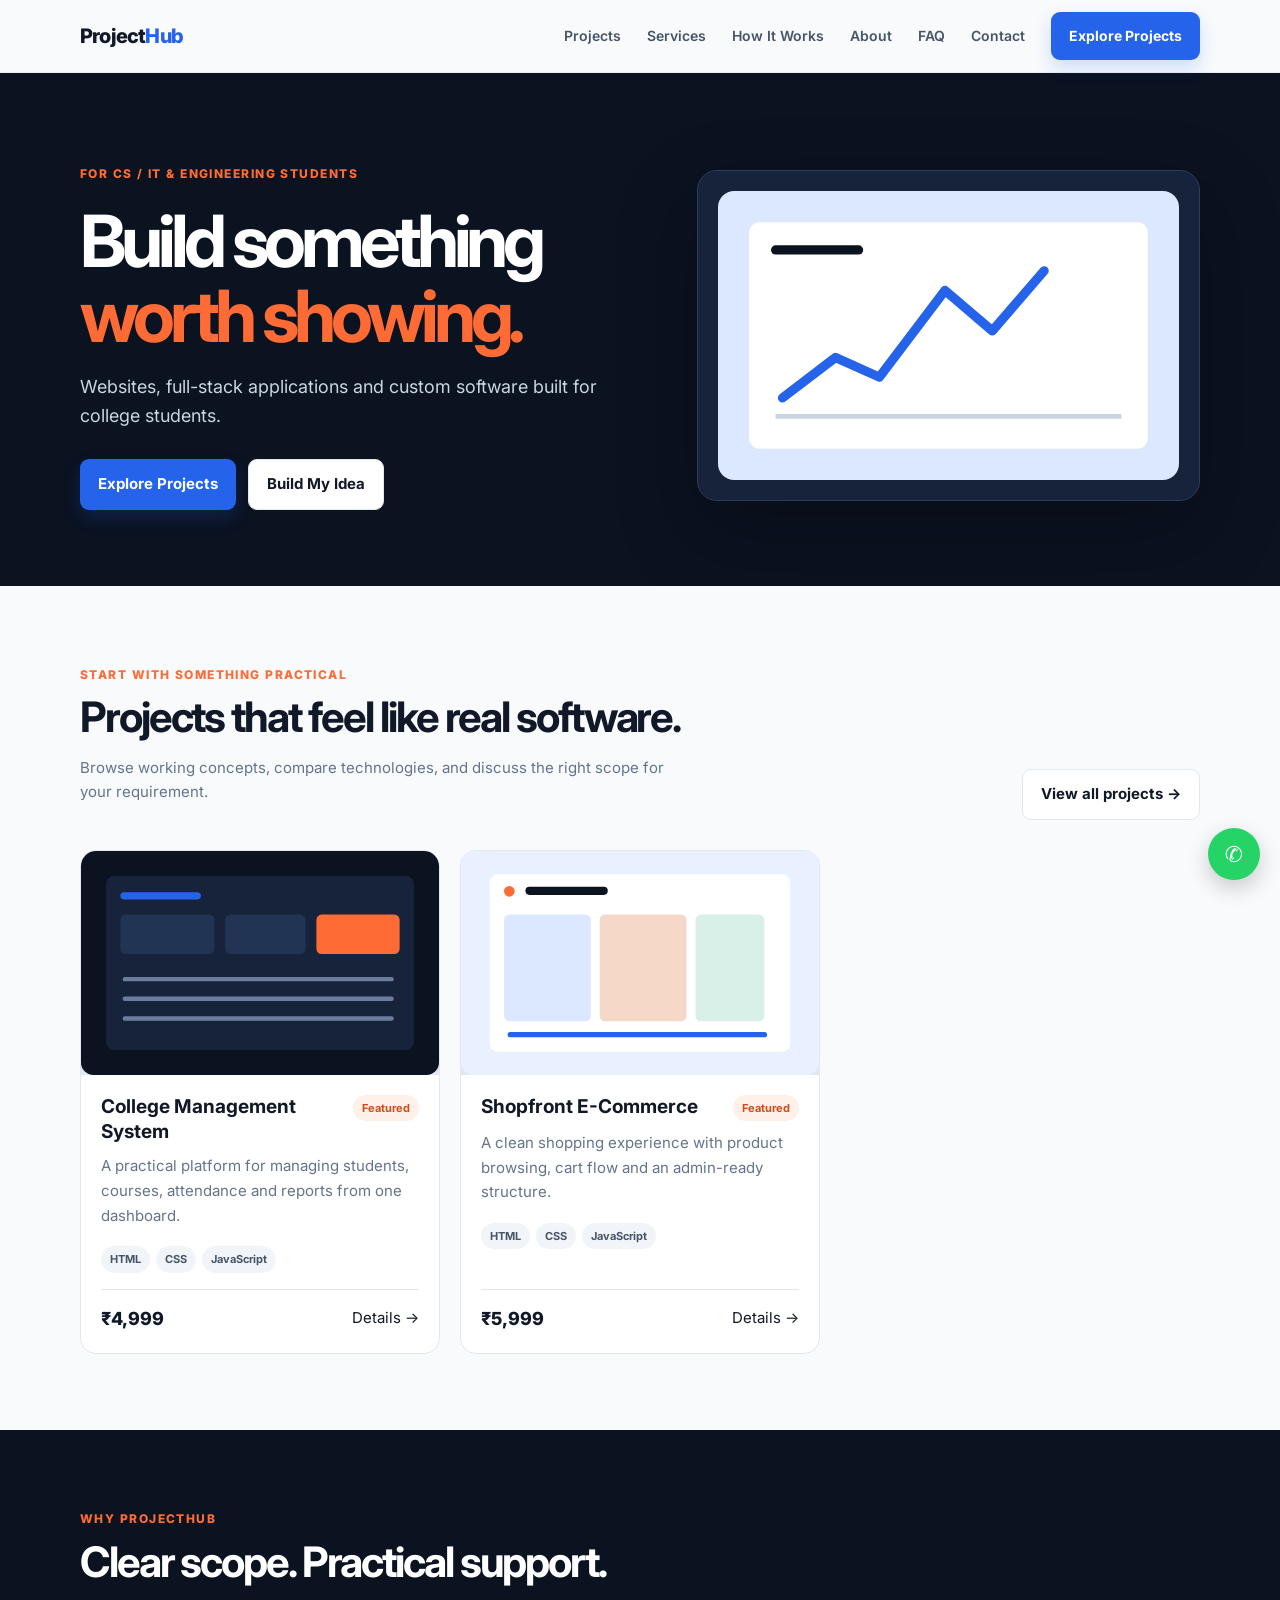
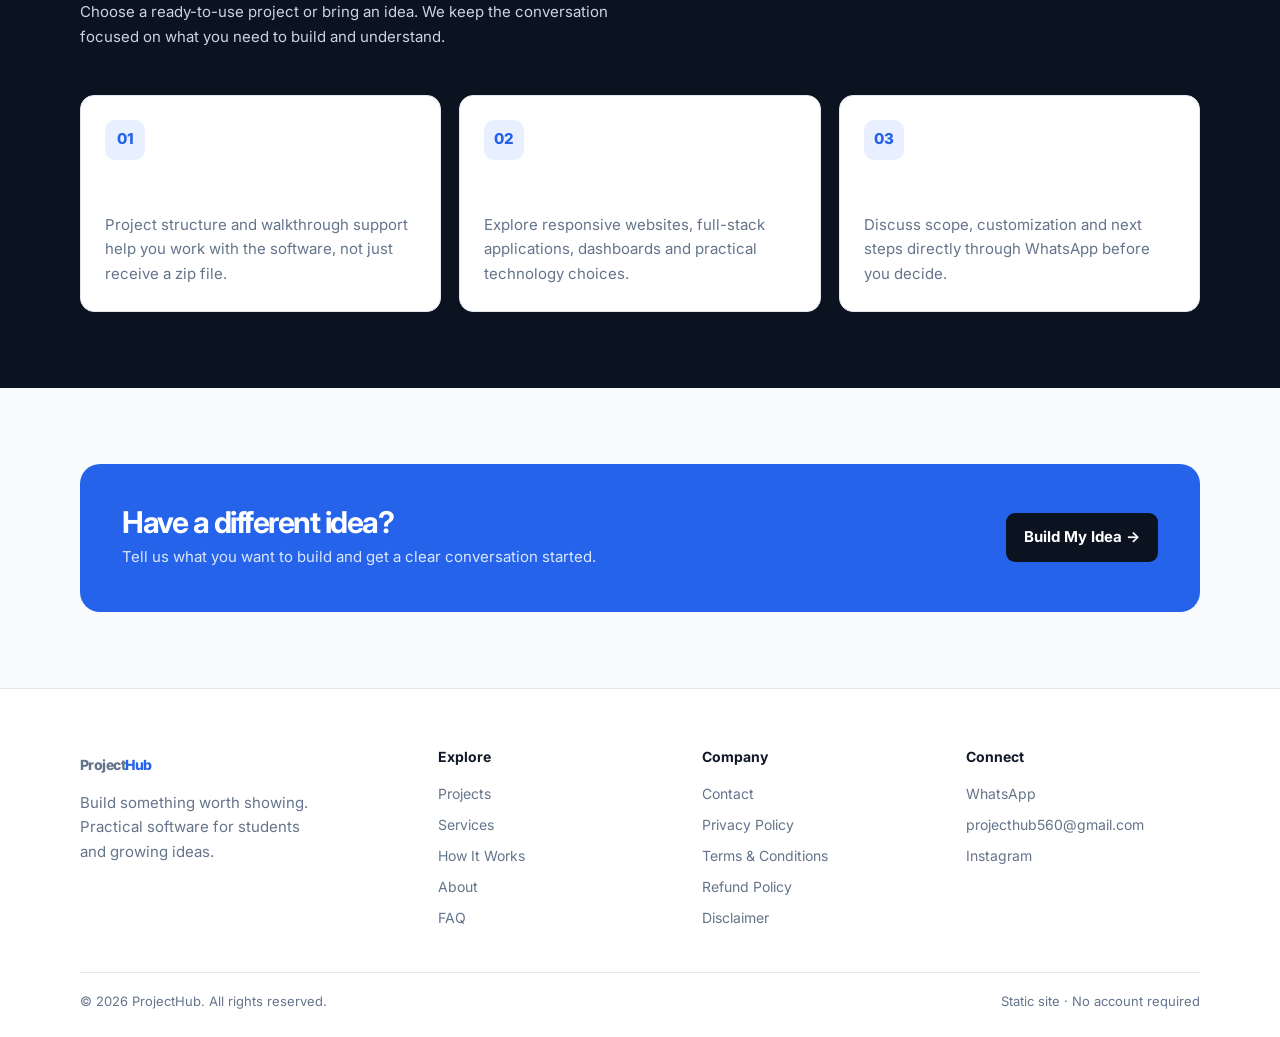
==== index.html @ 01d08627 "Initial ProjectHub website" ====
<!doctype html><html lang="en"><head><meta charset="utf-8"><meta name="viewport" content="width=device-width,initial-scale=1"><title>ProjectHub | Build something worth showing</title><meta name="description" content="Websites, full-stack applications and custom software projects for CS, IT and engineering students."><link rel="canonical" href="https://YOUR-DOMAIN.com/"><meta property="og:title" content="ProjectHub | Build something worth showing"><meta property="og:description" content="Practical websites, full-stack applications and custom software for students."><meta property="og:image" content="assets/social-preview.svg"><meta property="og:type" content="website"><meta name="twitter:card" content="summary_large_image"><link rel="manifest" href="site.webmanifest"><link rel="icon" href="favicon.svg"><link rel="stylesheet" href="css/style.css"><script type="application/ld+json">{"@context":"https://schema.org","@graph":[{"@type":"Organization","name":"ProjectHub","url":"https://YOUR-DOMAIN.com/","description":"Student-focused software studio providing websites, full-stack applications and custom software projects."},{"@type":"WebSite","name":"ProjectHub","url":"https://YOUR-DOMAIN.com/"},{"@type":"WebPage","name":"ProjectHub | Build something worth showing","url":"https://YOUR-DOMAIN.com/"}]}</script></head><body data-page="home"><div id="site-header"></div><main><section class="hero"><div class="container hero-grid"><div class="reveal"><span class="eyebrow">For CS / IT & Engineering Students</span><h1>Build something<br><em>worth showing.</em></h1><p>Websites, full-stack applications and custom software built for college students.</p><div class="button-row"><a class="button button-primary" href="projects.html">Explore Projects</a><a class="button button-outline" href="#" id="build-idea">Build My Idea</a></div></div><div class="hero-art reveal delay-1"><img src="assets/projects/dashboard.svg" alt="Software analytics dashboard interface"></div></div></section><section class="section"><div class="container"><div class="section-header"><div><span class="eyebrow">Start with something practical</span><h2>Projects that feel like real software.</h2><p class="section-intro">Browse working concepts, compare technologies, and discuss the right scope for your requirement.</p></div><a class="button button-outline" href="projects.html">View all projects →</a></div><div class="cards" id="featured-projects"></div></div></section><section class="section dark-band"><div class="container"><div class="section-header"><div><span class="eyebrow">Why ProjectHub</span><h2>Clear scope. Practical support.</h2><p class="section-intro">Choose a ready-to-use project or bring an idea. We keep the conversation focused on what you need to build and understand.</p></div></div><div class="feature-grid"><div class="feature"><div class="feature-icon">01</div><h3>Built to be understood</h3><p>Project structure and walkthrough support help you work with the software, not just receive a zip file.</p></div><div class="feature"><div class="feature-icon">02</div><h3>Modern foundations</h3><p>Explore responsive websites, full-stack applications, dashboards and practical technology choices.</p></div><div class="feature"><div class="feature-icon">03</div><h3>Talk to a real person</h3><p>Discuss scope, customization and next steps directly through WhatsApp before you decide.</p></div></div></div></section><section class="section"><div class="container"><div class="cta"><div><h2>Have a different idea?</h2><p>Tell us what you want to build and get a clear conversation started.</p></div><a class="button button-dark" href="#" id="build-idea-bottom">Build My Idea →</a></div></div></section></main><div id="site-footer"></div><script src="js/config.js"></script><script src="js/projects.js"></script><script src="js/main.js"></script><script>const render=()=>{document.querySelector("#featured-projects").innerHTML=PROJECTS.filter(p=>p.featured).slice(0,3).map(p=>`<article class="project-card"><img class="project-image" src="${p.image}" alt="${p.name} interface preview" loading="lazy"><div class="card-content"><div class="card-top"><h3>${p.name}</h3><span class="badge">Featured</span></div><p>${p.description}</p><div class="tags">${p.technologies.slice(0,3).map(t=>`<span class="tag">${t}</span>`).join("")}</div><div class="card-footer"><strong class="price">${ProjectHub.formatPrice(p.price)}</strong><a href="project.html?id=${p.id}">Details →</a></div></div></article>`).join("")};render();const idea=`Hi ProjectHub 👋\n\nI have an idea for a website/full-stack software project.\n\nI'd like to discuss the requirements and get a quote.\n\nMy idea:`;["build-idea","build-idea-bottom"].forEach(id=>{document.getElementById(id).href=ProjectHub.waUrl(idea);document.getElementById(id).target="_blank";document.getElementById(id).rel="noreferrer"});</script></body></html>
---- css/style.css ----
@import url("https://fonts.googleapis.com/css2?family=Inter:wght@400;500;600;700;800&display=swap");
:root{--blue:#2563eb;--navy:#0b1220;--coral:#ff6b35;--bg:#f8fafc;--text:#111827;--muted:#64748b;--line:#e2e8f0;--white:#fff;--shadow:0 18px 45px rgba(11,18,32,.10)}
*{box-sizing:border-box}html{scroll-behavior:smooth}body{margin:0;background:var(--bg);color:var(--text);font:15px/1.65 Inter,system-ui,sans-serif}a{color:inherit;text-decoration:none}img{max-width:100%;display:block}button{font:inherit}.container{width:min(1120px,calc(100% - 40px));margin:auto}.site-header{position:sticky;top:0;z-index:20;background:rgba(248,250,252,.94);backdrop-filter:blur(12px);border-bottom:1px solid rgba(226,232,240,.7)}.nav{height:72px;display:flex;align-items:center;justify-content:space-between}.logo{font-size:20px;font-weight:800;letter-spacing:-.04em}.logo span{color:var(--blue)}.nav-links{display:flex;gap:26px;align-items:center;color:#475569;font-size:14px;font-weight:600}.nav-links a:hover,.nav-links a.active{color:var(--blue)}.menu-button{display:none;border:0;background:none;font-size:24px}.button{display:inline-flex;align-items:center;justify-content:center;gap:8px;border:0;border-radius:9px;padding:12px 18px;font-weight:700;cursor:pointer;transition:.2s ease}.button:hover{transform:translateY(-2px)}.button-primary{background:var(--blue);color:white;box-shadow:0 8px 18px rgba(37,99,235,.2)}.button-dark{background:var(--navy);color:#fff}.button-outline{background:#fff;border:1px solid var(--line);color:var(--text)}.button-coral{background:var(--coral);color:#fff}.hero{padding:88px 0 76px;background:var(--navy);color:#fff;overflow:hidden}.hero-grid{display:grid;grid-template-columns:1.05fr .95fr;gap:60px;align-items:center}.eyebrow{color:var(--coral);text-transform:uppercase;letter-spacing:.12em;font-size:12px;font-weight:800}.hero h1{font-size:clamp(42px,6vw,72px);line-height:1.04;letter-spacing:-.07em;margin:18px 0}.hero h1 em{color:var(--coral);font-style:normal}.hero p{color:#cbd5e1;font-size:18px;max-width:520px}.button-row{display:flex;gap:12px;flex-wrap:wrap;margin-top:28px}.hero-art{background:#17233b;border:1px solid #2c3c5b;border-radius:20px;padding:20px;box-shadow:0 30px 80px rgba(0,0,0,.25);transform:rotate(2deg)}.hero-art img{width:100%;border-radius:12px}.section{padding:76px 0}.section-header{display:flex;justify-content:space-between;gap:24px;align-items:end;margin-bottom:30px}.section h2{font-size:clamp(28px,4vw,42px);line-height:1.1;letter-spacing:-.05em;margin:8px 0}.section-intro{color:var(--muted);max-width:590px}.cards{display:grid;grid-template-columns:repeat(3,1fr);gap:20px}.project-card{background:#fff;border:1px solid var(--line);border-radius:16px;overflow:hidden;display:flex;flex-direction:column;transition:.2s}.project-card:hover{transform:translateY(-5px);box-shadow:var(--shadow)}.project-image{aspect-ratio:16/10;object-fit:cover;background:#e2e8f0}.card-content{padding:20px;display:flex;flex-direction:column;flex:1}.card-top{display:flex;justify-content:space-between;gap:10px;align-items:start}.card-content h3{margin:0;font-size:19px;line-height:1.3}.badge,.tag{font-size:11px;font-weight:700;border-radius:99px;padding:4px 9px;background:#e8efff;color:var(--blue);white-space:nowrap}.badge{background:#fff0e9;color:#d34b18}.card-content p{color:var(--muted);margin:10px 0}.tags{display:flex;flex-wrap:wrap;gap:6px;margin:8px 0 16px}.tag{background:#f1f5f9;color:#475569}.card-footer{display:flex;justify-content:space-between;align-items:center;margin-top:auto;padding-top:14px;border-top:1px solid var(--line)}.price{font-size:18px;font-weight:800}.price.custom{font-size:14px;color:var(--blue)}.feature-grid{display:grid;grid-template-columns:repeat(3,1fr);gap:18px}.feature{background:#fff;border:1px solid var(--line);padding:24px;border-radius:14px}.feature-icon{width:40px;height:40px;border-radius:10px;background:#e8efff;color:var(--blue);display:grid;place-items:center;font-weight:800;margin-bottom:18px}.feature h3{margin:0 0 6px}.feature p{margin:0;color:var(--muted)}.dark-band{background:var(--navy);color:#fff}.dark-band .section-intro{color:#cbd5e1}.page-hero{padding:64px 0 52px;background:var(--navy);color:#fff}.page-hero h1{font-size:clamp(36px,5vw,58px);line-height:1.1;letter-spacing:-.06em;margin:10px 0}.page-hero p{color:#cbd5e1;max-width:650px;font-size:17px}.filters{display:flex;gap:8px;flex-wrap:wrap;margin-bottom:26px}.filter{border:1px solid var(--line);background:#fff;color:#475569;padding:9px 14px;border-radius:99px;cursor:pointer;font-weight:600}.filter.active,.filter:hover{background:var(--blue);color:#fff;border-color:var(--blue)}.detail-grid{display:grid;grid-template-columns:1fr 1fr;gap:48px;align-items:start}.detail-image{border-radius:18px;box-shadow:var(--shadow)}.detail h1{font-size:clamp(34px,5vw,56px);line-height:1.05;letter-spacing:-.06em;margin:12px 0}.detail h2{font-size:24px;margin-top:36px}.check-list{padding:0;list-style:none}.check-list li{margin:10px 0;padding-left:26px;position:relative}.check-list li:before{content:"✓";position:absolute;left:0;color:var(--blue);font-weight:800}.notice{padding:20px;background:#fff8f4;border-left:4px solid var(--coral);border-radius:8px}.faq-list{max-width:800px}.faq-item{background:#fff;border:1px solid var(--line);border-radius:10px;margin:10px 0;padding:0 18px}.faq-item summary{cursor:pointer;padding:18px 0;font-weight:700}.faq-item p{color:var(--muted);margin:0 0 18px}.prose{max-width:800px}.prose h2{margin-top:34px}.prose p,.prose li{color:#475569}.steps{display:grid;grid-template-columns:repeat(4,1fr);gap:18px;counter-reset:steps}.step{position:relative;padding:25px;background:#fff;border:1px solid var(--line);border-radius:14px}.step:before{counter-increment:steps;content:"0" counter(steps);color:var(--blue);font-weight:800;font-size:13px}.step h3{margin:12px 0 6px}.step p{color:var(--muted);margin:0}.cta{padding:42px;background:var(--blue);border-radius:20px;color:#fff;display:flex;align-items:center;justify-content:space-between;gap:24px}.cta h2{margin:0;font-size:30px}.cta p{color:#dbe7ff;margin:6px 0 0}.site-footer{background:#fff;border-top:1px solid var(--line);padding:56px 0 24px}.footer-grid{display:grid;grid-template-columns:1.4fr 1fr 1fr 1fr;gap:30px}.footer-grid h3{font-size:14px;margin:0 0 14px}.footer-grid a{display:block;color:var(--muted);margin:8px 0;font-size:14px}.footer-grid a:hover{color:var(--blue)}.footer-note{color:var(--muted);max-width:240px}.copyright{border-top:1px solid var(--line);margin-top:35px;padding-top:18px;color:var(--muted);font-size:13px;display:flex;justify-content:space-between}.floating-wa{position:fixed;right:20px;bottom:20px;width:52px;height:52px;border-radius:50%;background:#25d366;color:#fff;display:grid;place-items:center;font-size:22px;font-weight:800;box-shadow:0 8px 22px rgba(0,0,0,.2);z-index:15}.empty{text-align:center;padding:40px;color:var(--muted)}.reveal{animation:reveal .7s both}.delay-1{animation-delay:.15s}.delay-2{animation-delay:.3s}@keyframes reveal{from{opacity:0;transform:translateY(16px)}to{opacity:1;transform:none}}@media(max-width:800px){.container{width:min(100% - 28px,600px)}.nav-links{display:none;position:absolute;top:71px;left:0;right:0;background:#fff;padding:15px 20px 20px;flex-direction:column;align-items:stretch;border-bottom:1px solid var(--line)}.nav-links.open{display:flex}.nav-links .button{margin-top:5px}.menu-button{display:block}.hero{padding:60px 0}.hero-grid,.detail-grid{grid-template-columns:1fr;gap:34px}.hero-art{max-width:520px;margin:auto}.cards{grid-template-columns:1fr}.feature-grid,.steps{grid-template-columns:1fr 1fr}.section{padding:58px 0}.section-header{display:block}.section-header .button{margin-top:16px}.footer-grid{grid-template-columns:1fr 1fr}.cta{display:block}.cta .button{margin-top:18px}.copyright{display:block}.copyright span{display:block;margin-top:6px}}@media(max-width:480px){.feature-grid,.steps,.footer-grid{grid-template-columns:1fr}.hero h1{font-size:46px}.button{width:100%}.button-row .button{width:auto}.detail h1{font-size:40px}}
@media(prefers-reduced-motion:reduce){*,*:before,*:after{animation-duration:.01ms!important;transition-duration:.01ms!important;scroll-behavior:auto!important}}
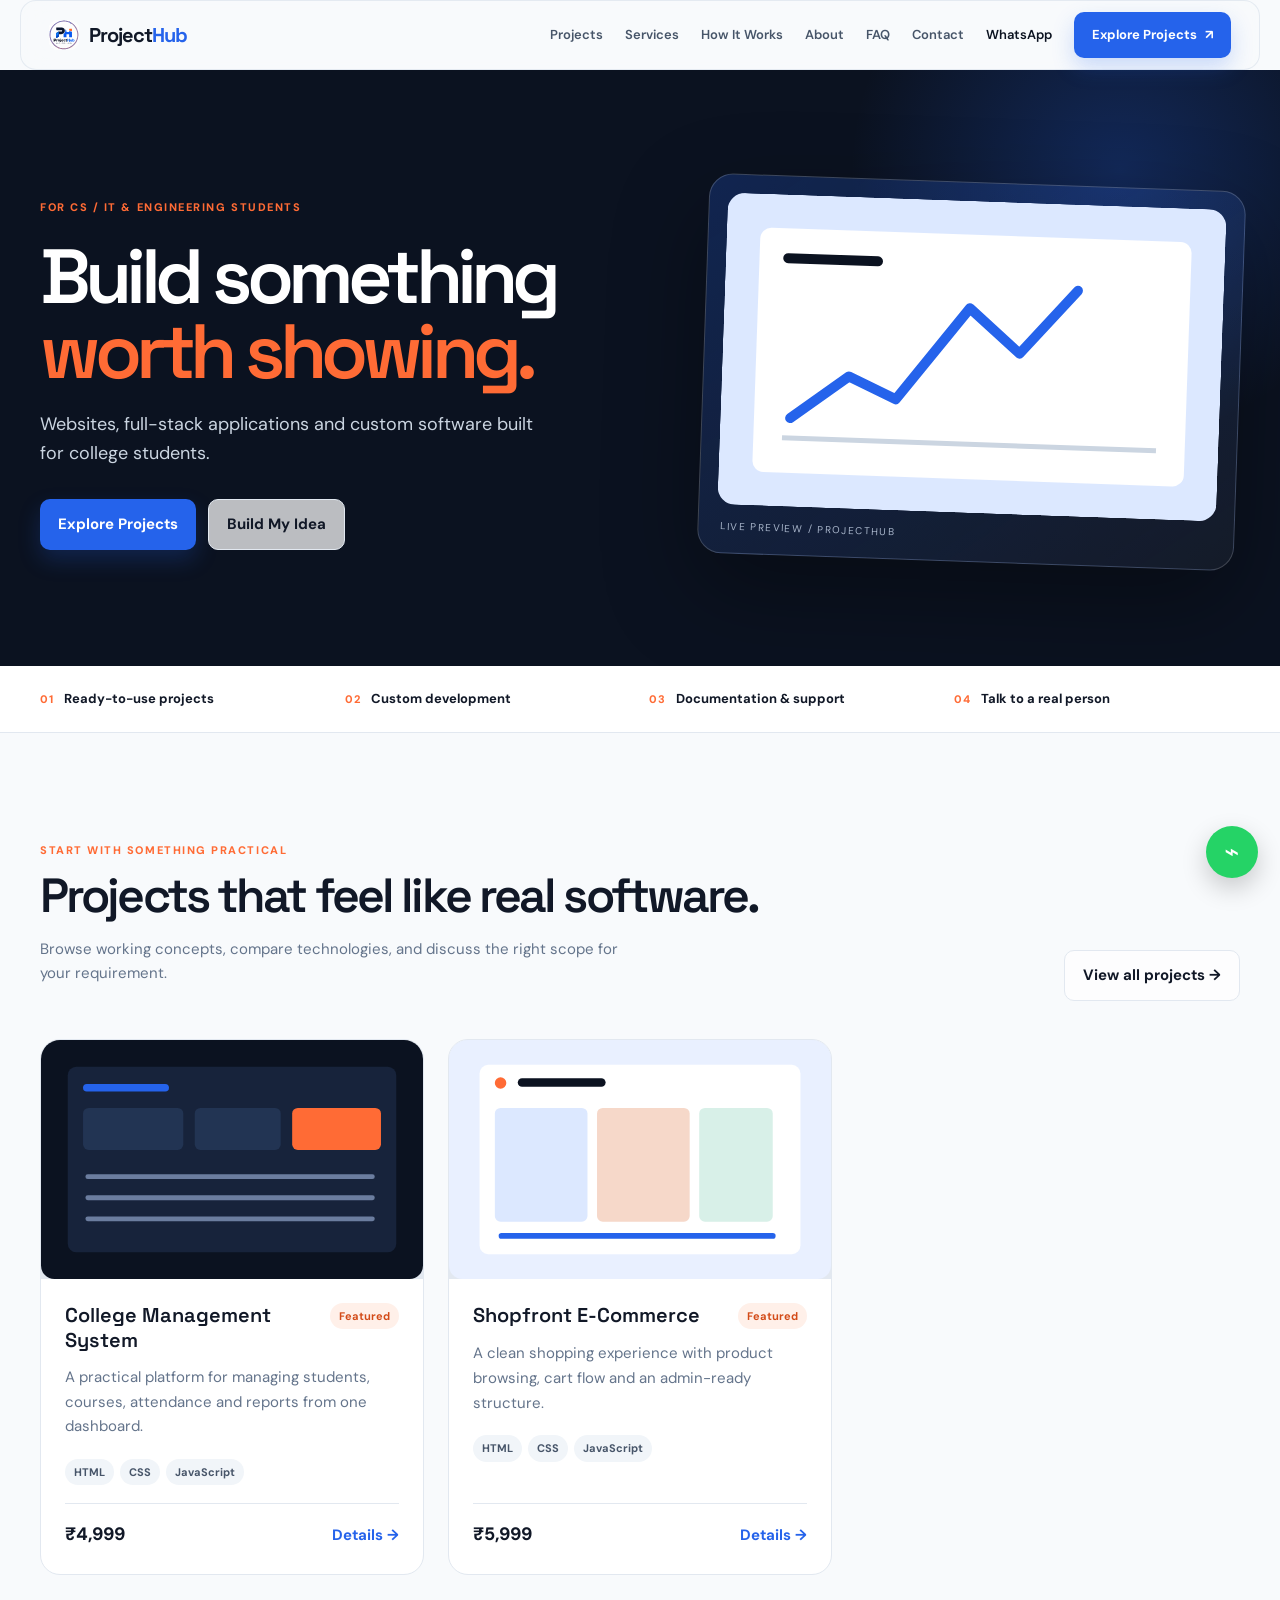
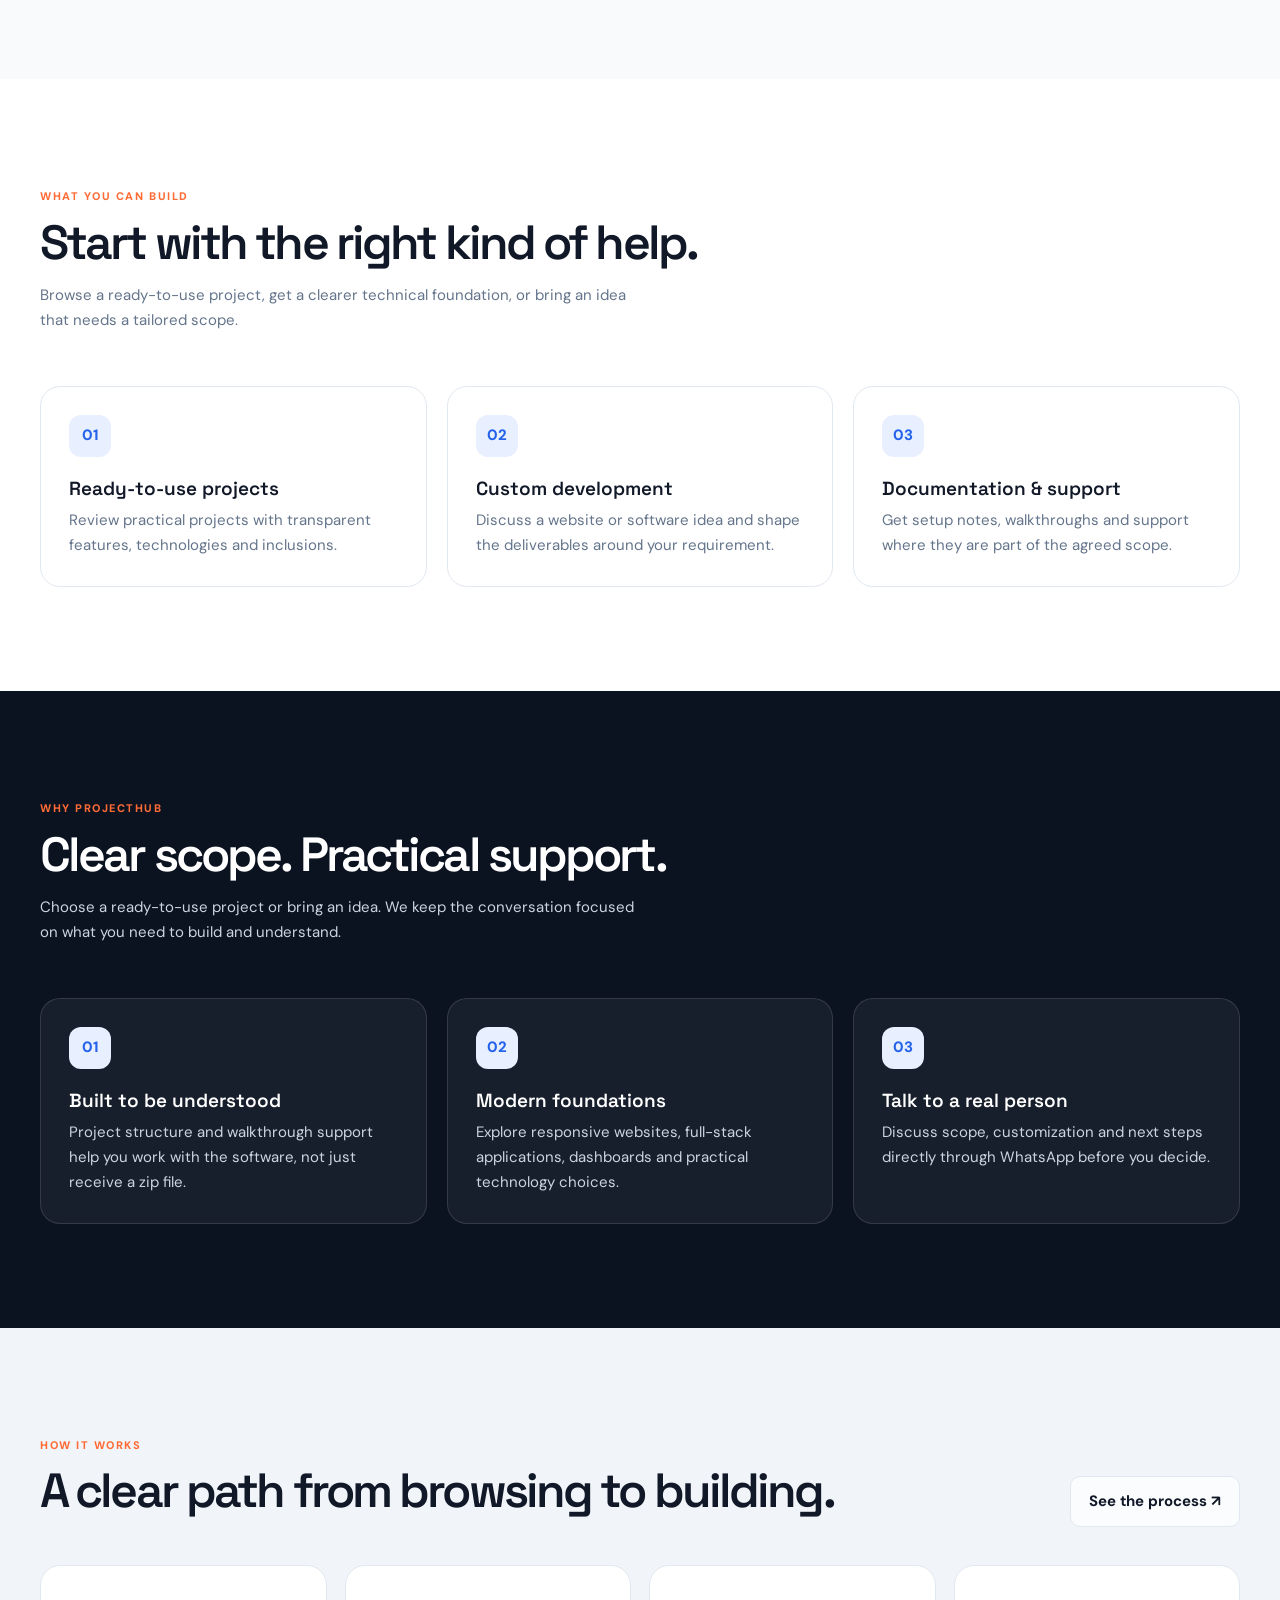
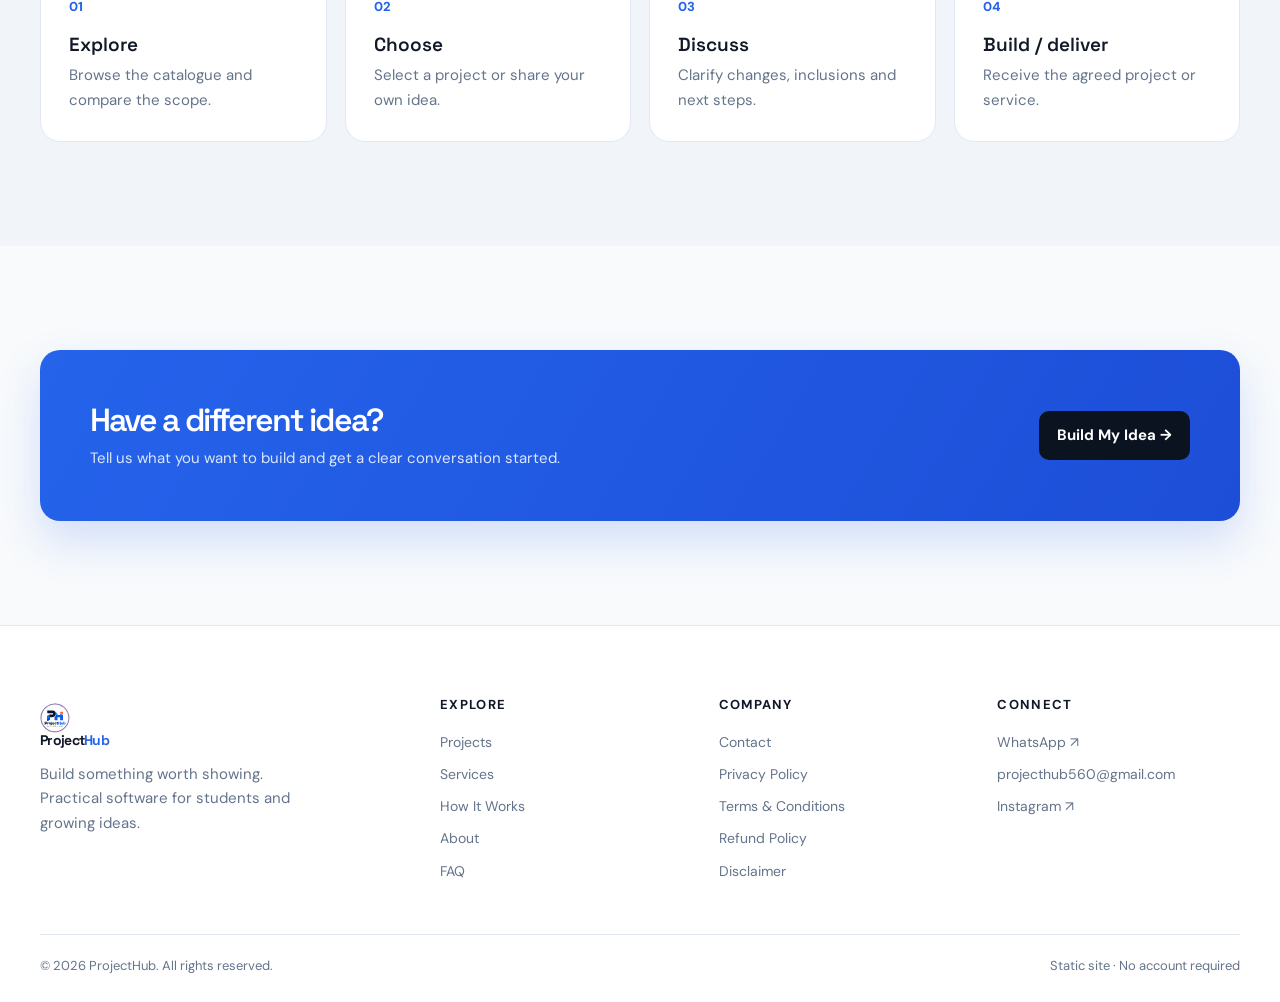
==== commit 54d408ce: "update 2.0" ====
--- a/index.html
+++ b/index.html
@@ -1 +1,111 @@
-<!doctype html><html lang="en"><head><meta charset="utf-8"><meta name="viewport" content="width=device-width,initial-scale=1"><title>ProjectHub | Build something worth showing</title><meta name="description" content="Websites, full-stack applications and custom software projects for CS, IT and engineering students."><link rel="canonical" href="https://YOUR-DOMAIN.com/"><meta property="og:title" content="ProjectHub | Build something worth showing"><meta property="og:description" content="Practical websites, full-stack applications and custom software for students."><meta property="og:image" content="assets/social-preview.svg"><meta property="og:type" content="website"><meta name="twitter:card" content="summary_large_image"><link rel="manifest" href="site.webmanifest"><link rel="icon" href="favicon.svg"><link rel="stylesheet" href="css/style.css"><script type="application/ld+json">{"@context":"https://schema.org","@graph":[{"@type":"Organization","name":"ProjectHub","url":"https://YOUR-DOMAIN.com/","description":"Student-focused software studio providing websites, full-stack applications and custom software projects."},{"@type":"WebSite","name":"ProjectHub","url":"https://YOUR-DOMAIN.com/"},{"@type":"WebPage","name":"ProjectHub | Build something worth showing","url":"https://YOUR-DOMAIN.com/"}]}</script></head><body data-page="home"><div id="site-header"></div><main><section class="hero"><div class="container hero-grid"><div class="reveal"><span class="eyebrow">For CS / IT & Engineering Students</span><h1>Build something<br><em>worth showing.</em></h1><p>Websites, full-stack applications and custom software built for college students.</p><div class="button-row"><a class="button button-primary" href="projects.html">Explore Projects</a><a class="button button-outline" href="#" id="build-idea">Build My Idea</a></div></div><div class="hero-art reveal delay-1"><img src="assets/projects/dashboard.svg" alt="Software analytics dashboard interface"></div></div></section><section class="section"><div class="container"><div class="section-header"><div><span class="eyebrow">Start with something practical</span><h2>Projects that feel like real software.</h2><p class="section-intro">Browse working concepts, compare technologies, and discuss the right scope for your requirement.</p></div><a class="button button-outline" href="projects.html">View all projects →</a></div><div class="cards" id="featured-projects"></div></div></section><section class="section dark-band"><div class="container"><div class="section-header"><div><span class="eyebrow">Why ProjectHub</span><h2>Clear scope. Practical support.</h2><p class="section-intro">Choose a ready-to-use project or bring an idea. We keep the conversation focused on what you need to build and understand.</p></div></div><div class="feature-grid"><div class="feature"><div class="feature-icon">01</div><h3>Built to be understood</h3><p>Project structure and walkthrough support help you work with the software, not just receive a zip file.</p></div><div class="feature"><div class="feature-icon">02</div><h3>Modern foundations</h3><p>Explore responsive websites, full-stack applications, dashboards and practical technology choices.</p></div><div class="feature"><div class="feature-icon">03</div><h3>Talk to a real person</h3><p>Discuss scope, customization and next steps directly through WhatsApp before you decide.</p></div></div></div></section><section class="section"><div class="container"><div class="cta"><div><h2>Have a different idea?</h2><p>Tell us what you want to build and get a clear conversation started.</p></div><a class="button button-dark" href="#" id="build-idea-bottom">Build My Idea →</a></div></div></section></main><div id="site-footer"></div><script src="js/config.js"></script><script src="js/projects.js"></script><script src="js/main.js"></script><script>const render=()=>{document.querySelector("#featured-projects").innerHTML=PROJECTS.filter(p=>p.featured).slice(0,3).map(p=>`<article class="project-card"><img class="project-image" src="${p.image}" alt="${p.name} interface preview" loading="lazy"><div class="card-content"><div class="card-top"><h3>${p.name}</h3><span class="badge">Featured</span></div><p>${p.description}</p><div class="tags">${p.technologies.slice(0,3).map(t=>`<span class="tag">${t}</span>`).join("")}</div><div class="card-footer"><strong class="price">${ProjectHub.formatPrice(p.price)}</strong><a href="project.html?id=${p.id}">Details →</a></div></div></article>`).join("")};render();const idea=`Hi ProjectHub 👋\n\nI have an idea for a website/full-stack software project.\n\nI'd like to discuss the requirements and get a quote.\n\nMy idea:`;["build-idea","build-idea-bottom"].forEach(id=>{document.getElementById(id).href=ProjectHub.waUrl(idea);document.getElementById(id).target="_blank";document.getElementById(id).rel="noreferrer"});</script></body></html>
+<!doctype html>
+<html lang="en">
+
+<head>
+    <meta charset="utf-8">
+    <meta name="viewport" content="width=device-width,initial-scale=1">
+    <title>ProjectHub | Build something worth showing</title>
+    <meta name="description"
+        content="Websites, full-stack applications and custom software projects for CS, IT and engineering students.">
+    <link rel="canonical" href="https://projecthub.studio/">
+    <meta property="og:title" content="ProjectHub | Build something worth showing">
+    <meta property="og:description"
+        content="Practical websites, full-stack applications and custom software for students.">
+    <meta property="og:image" content="assets/social-preview.svg">
+    <meta property="og:type" content="website">
+    <meta name="twitter:card" content="summary_large_image">
+    <link rel="manifest" href="site.webmanifest">
+    <link rel="icon" href="favicon.ico">
+    <link rel="stylesheet" href="css/style.css">
+    <script
+        type="application/ld+json">{"@context":"https://schema.org","@graph":[{"@type":"Organization","name":"ProjectHub","url":"https://projecthub.studio/","description":"Student-focused software studio providing websites, full-stack applications and custom software projects."},{"@type":"WebSite","name":"ProjectHub","url":"https://projecthub.studio/"},{"@type":"WebPage","name":"ProjectHub | Build something worth showing","url":"https://projecthub.studio/"}]}</script>
+</head>
+
+<body data-page="home">
+    <div id="site-header"></div>
+    <main>
+        <section class="hero">
+            <div class="container hero-grid">
+                <div class="reveal"><span class="eyebrow">For CS / IT & Engineering Students</span>
+                    <h1>Build something<br><em>worth showing.</em></h1>
+                    <p>Websites, full-stack applications and custom software built for college students.</p>
+                    <div class="button-row"><a class="button button-primary" href="projects.html">Explore Projects</a><a
+                            class="button button-outline" href="#" id="build-idea">Build My Idea</a></div>
+                </div>
+                <div class="hero-art reveal delay-1"><img src="assets/projects/dashboard.svg"
+                        alt="Software analytics dashboard interface"></div>
+            </div>
+        </section>
+        <section class="value-strip" aria-label="ProjectHub value propositions">
+            <div class="container value-grid"><span>01 <strong>Ready-to-use projects</strong></span><span>02 <strong>Custom development</strong></span><span>03 <strong>Documentation &amp; support</strong></span><span>04 <strong>Talk to a real person</strong></span></div>
+        </section>
+        <section class="section">
+            <div class="container">
+                <div class="section-header">
+                    <div><span class="eyebrow">Start with something practical</span>
+                        <h2>Projects that feel like real software.</h2>
+                        <p class="section-intro">Browse working concepts, compare technologies, and discuss the right
+                            scope for your requirement.</p>
+                    </div><a class="button button-outline" href="projects.html">View all projects →</a>
+                </div>
+                <div class="cards" id="featured-projects"></div>
+            </div>
+        </section>
+        <section class="section light-section">
+            <div class="container">
+                <div class="section-header"><div><span class="eyebrow">What you can build</span><h2>Start with the right kind of help.</h2><p class="section-intro">Browse a ready-to-use project, get a clearer technical foundation, or bring an idea that needs a tailored scope.</p></div></div>
+                <div class="feature-grid"><div class="feature"><div class="feature-icon">01</div><h3>Ready-to-use projects</h3><p>Review practical projects with transparent features, technologies and inclusions.</p></div><div class="feature"><div class="feature-icon">02</div><h3>Custom development</h3><p>Discuss a website or software idea and shape the deliverables around your requirement.</p></div><div class="feature"><div class="feature-icon">03</div><h3>Documentation &amp; support</h3><p>Get setup notes, walkthroughs and support where they are part of the agreed scope.</p></div></div>
+            </div>
+        </section>
+        <section class="section dark-band">
+            <div class="container">
+                <div class="section-header">
+                    <div><span class="eyebrow">Why ProjectHub</span>
+                        <h2>Clear scope. Practical support.</h2>
+                        <p class="section-intro">Choose a ready-to-use project or bring an idea. We keep the
+                            conversation focused on what you need to build and understand.</p>
+                    </div>
+                </div>
+                <div class="feature-grid">
+                    <div class="feature">
+                        <div class="feature-icon">01</div>
+                        <h3>Built to be understood</h3>
+                        <p>Project structure and walkthrough support help you work with the software, not just receive a
+                            zip file.</p>
+                    </div>
+                    <div class="feature">
+                        <div class="feature-icon">02</div>
+                        <h3>Modern foundations</h3>
+                        <p>Explore responsive websites, full-stack applications, dashboards and practical technology
+                            choices.</p>
+                    </div>
+                    <div class="feature">
+                        <div class="feature-icon">03</div>
+                        <h3>Talk to a real person</h3>
+                        <p>Discuss scope, customization and next steps directly through WhatsApp before you decide.</p>
+                    </div>
+                </div>
+            </div>
+        </section>
+        <section class="section process-section">
+            <div class="container"><div class="section-header"><div><span class="eyebrow">How it works</span><h2>A clear path from browsing to building.</h2></div><a class="button button-outline" href="how-it-works.html">See the process ↗</a></div><div class="steps"><div class="step"><h3>Explore</h3><p>Browse the catalogue and compare the scope.</p></div><div class="step"><h3>Choose</h3><p>Select a project or share your own idea.</p></div><div class="step"><h3>Discuss</h3><p>Clarify changes, inclusions and next steps.</p></div><div class="step"><h3>Build / deliver</h3><p>Receive the agreed project or service.</p></div></div></div>
+        </section>
+        <section class="section">
+            <div class="container">
+                <div class="cta">
+                    <div>
+                        <h2>Have a different idea?</h2>
+                        <p>Tell us what you want to build and get a clear conversation started.</p>
+                    </div><a class="button button-dark" href="#" id="build-idea-bottom">Build My Idea →</a>
+                </div>
+            </div>
+        </section>
+    </main>
+    <div id="site-footer"></div>
+    <script src="js/config.js"></script>
+    <script src="js/projects.js"></script>
+    <script src="js/main.js"></script>
+    <script>const render = () => { document.querySelector("#featured-projects").innerHTML = PROJECTS.filter(p => p.featured).slice(0, 3).map(p => `<article class="project-card"><img class="project-image" src="${p.image}" alt="${p.name} interface preview" loading="lazy"><div class="card-content"><div class="card-top"><h3>${p.name}</h3><span class="badge">Featured</span></div><p>${p.description}</p><div class="tags">${p.technologies.slice(0, 3).map(t => `<span class="tag">${t}</span>`).join("")}</div><div class="card-footer"><strong class="price">${ProjectHub.formatPrice(p.price)}</strong><a href="project.html?id=${p.id}">Details →</a></div></div></article>`).join("") }; render(); const idea = `Hi ProjectHub 👋\n\nI have an idea for a website/full-stack software project.\n\nI'd like to discuss the requirements and get a quote.\n\nMy idea:`;["build-idea", "build-idea-bottom"].forEach(id => { document.getElementById(id).href = ProjectHub.waUrl(idea); document.getElementById(id).target = "_blank"; document.getElementById(id).rel = "noreferrer" });</script>
+</body>
+
+</html>
--- a/css/style.css
+++ b/css/style.css
@@ -1,4 +1,16 @@
-@import url("https://fonts.googleapis.com/css2?family=Inter:wght@400;500;600;700;800&display=swap");
-:root{--blue:#2563eb;--navy:#0b1220;--coral:#ff6b35;--bg:#f8fafc;--text:#111827;--muted:#64748b;--line:#e2e8f0;--white:#fff;--shadow:0 18px 45px rgba(11,18,32,.10)}
-*{box-sizing:border-box}html{scroll-behavior:smooth}body{margin:0;background:var(--bg);color:var(--text);font:15px/1.65 Inter,system-ui,sans-serif}a{color:inherit;text-decoration:none}img{max-width:100%;display:block}button{font:inherit}.container{width:min(1120px,calc(100% - 40px));margin:auto}.site-header{position:sticky;top:0;z-index:20;background:rgba(248,250,252,.94);backdrop-filter:blur(12px);border-bottom:1px solid rgba(226,232,240,.7)}.nav{height:72px;display:flex;align-items:center;justify-content:space-between}.logo{font-size:20px;font-weight:800;letter-spacing:-.04em}.logo span{color:var(--blue)}.nav-links{display:flex;gap:26px;align-items:center;color:#475569;font-size:14px;font-weight:600}.nav-links a:hover,.nav-links a.active{color:var(--blue)}.menu-button{display:none;border:0;background:none;font-size:24px}.button{display:inline-flex;align-items:center;justify-content:center;gap:8px;border:0;border-radius:9px;padding:12px 18px;font-weight:700;cursor:pointer;transition:.2s ease}.button:hover{transform:translateY(-2px)}.button-primary{background:var(--blue);color:white;box-shadow:0 8px 18px rgba(37,99,235,.2)}.button-dark{background:var(--navy);color:#fff}.button-outline{background:#fff;border:1px solid var(--line);color:var(--text)}.button-coral{background:var(--coral);color:#fff}.hero{padding:88px 0 76px;background:var(--navy);color:#fff;overflow:hidden}.hero-grid{display:grid;grid-template-columns:1.05fr .95fr;gap:60px;align-items:center}.eyebrow{color:var(--coral);text-transform:uppercase;letter-spacing:.12em;font-size:12px;font-weight:800}.hero h1{font-size:clamp(42px,6vw,72px);line-height:1.04;letter-spacing:-.07em;margin:18px 0}.hero h1 em{color:var(--coral);font-style:normal}.hero p{color:#cbd5e1;font-size:18px;max-width:520px}.button-row{display:flex;gap:12px;flex-wrap:wrap;margin-top:28px}.hero-art{background:#17233b;border:1px solid #2c3c5b;border-radius:20px;padding:20px;box-shadow:0 30px 80px rgba(0,0,0,.25);transform:rotate(2deg)}.hero-art img{width:100%;border-radius:12px}.section{padding:76px 0}.section-header{display:flex;justify-content:space-between;gap:24px;align-items:end;margin-bottom:30px}.section h2{font-size:clamp(28px,4vw,42px);line-height:1.1;letter-spacing:-.05em;margin:8px 0}.section-intro{color:var(--muted);max-width:590px}.cards{display:grid;grid-template-columns:repeat(3,1fr);gap:20px}.project-card{background:#fff;border:1px solid var(--line);border-radius:16px;overflow:hidden;display:flex;flex-direction:column;transition:.2s}.project-card:hover{transform:translateY(-5px);box-shadow:var(--shadow)}.project-image{aspect-ratio:16/10;object-fit:cover;background:#e2e8f0}.card-content{padding:20px;display:flex;flex-direction:column;flex:1}.card-top{display:flex;justify-content:space-between;gap:10px;align-items:start}.card-content h3{margin:0;font-size:19px;line-height:1.3}.badge,.tag{font-size:11px;font-weight:700;border-radius:99px;padding:4px 9px;background:#e8efff;color:var(--blue);white-space:nowrap}.badge{background:#fff0e9;color:#d34b18}.card-content p{color:var(--muted);margin:10px 0}.tags{display:flex;flex-wrap:wrap;gap:6px;margin:8px 0 16px}.tag{background:#f1f5f9;color:#475569}.card-footer{display:flex;justify-content:space-between;align-items:center;margin-top:auto;padding-top:14px;border-top:1px solid var(--line)}.price{font-size:18px;font-weight:800}.price.custom{font-size:14px;color:var(--blue)}.feature-grid{display:grid;grid-template-columns:repeat(3,1fr);gap:18px}.feature{background:#fff;border:1px solid var(--line);padding:24px;border-radius:14px}.feature-icon{width:40px;height:40px;border-radius:10px;background:#e8efff;color:var(--blue);display:grid;place-items:center;font-weight:800;margin-bottom:18px}.feature h3{margin:0 0 6px}.feature p{margin:0;color:var(--muted)}.dark-band{background:var(--navy);color:#fff}.dark-band .section-intro{color:#cbd5e1}.page-hero{padding:64px 0 52px;background:var(--navy);color:#fff}.page-hero h1{font-size:clamp(36px,5vw,58px);line-height:1.1;letter-spacing:-.06em;margin:10px 0}.page-hero p{color:#cbd5e1;max-width:650px;font-size:17px}.filters{display:flex;gap:8px;flex-wrap:wrap;margin-bottom:26px}.filter{border:1px solid var(--line);background:#fff;color:#475569;padding:9px 14px;border-radius:99px;cursor:pointer;font-weight:600}.filter.active,.filter:hover{background:var(--blue);color:#fff;border-color:var(--blue)}.detail-grid{display:grid;grid-template-columns:1fr 1fr;gap:48px;align-items:start}.detail-image{border-radius:18px;box-shadow:var(--shadow)}.detail h1{font-size:clamp(34px,5vw,56px);line-height:1.05;letter-spacing:-.06em;margin:12px 0}.detail h2{font-size:24px;margin-top:36px}.check-list{padding:0;list-style:none}.check-list li{margin:10px 0;padding-left:26px;position:relative}.check-list li:before{content:"✓";position:absolute;left:0;color:var(--blue);font-weight:800}.notice{padding:20px;background:#fff8f4;border-left:4px solid var(--coral);border-radius:8px}.faq-list{max-width:800px}.faq-item{background:#fff;border:1px solid var(--line);border-radius:10px;margin:10px 0;padding:0 18px}.faq-item summary{cursor:pointer;padding:18px 0;font-weight:700}.faq-item p{color:var(--muted);margin:0 0 18px}.prose{max-width:800px}.prose h2{margin-top:34px}.prose p,.prose li{color:#475569}.steps{display:grid;grid-template-columns:repeat(4,1fr);gap:18px;counter-reset:steps}.step{position:relative;padding:25px;background:#fff;border:1px solid var(--line);border-radius:14px}.step:before{counter-increment:steps;content:"0" counter(steps);color:var(--blue);font-weight:800;font-size:13px}.step h3{margin:12px 0 6px}.step p{color:var(--muted);margin:0}.cta{padding:42px;background:var(--blue);border-radius:20px;color:#fff;display:flex;align-items:center;justify-content:space-between;gap:24px}.cta h2{margin:0;font-size:30px}.cta p{color:#dbe7ff;margin:6px 0 0}.site-footer{background:#fff;border-top:1px solid var(--line);padding:56px 0 24px}.footer-grid{display:grid;grid-template-columns:1.4fr 1fr 1fr 1fr;gap:30px}.footer-grid h3{font-size:14px;margin:0 0 14px}.footer-grid a{display:block;color:var(--muted);margin:8px 0;font-size:14px}.footer-grid a:hover{color:var(--blue)}.footer-note{color:var(--muted);max-width:240px}.copyright{border-top:1px solid var(--line);margin-top:35px;padding-top:18px;color:var(--muted);font-size:13px;display:flex;justify-content:space-between}.floating-wa{position:fixed;right:20px;bottom:20px;width:52px;height:52px;border-radius:50%;background:#25d366;color:#fff;display:grid;place-items:center;font-size:22px;font-weight:800;box-shadow:0 8px 22px rgba(0,0,0,.2);z-index:15}.empty{text-align:center;padding:40px;color:var(--muted)}.reveal{animation:reveal .7s both}.delay-1{animation-delay:.15s}.delay-2{animation-delay:.3s}@keyframes reveal{from{opacity:0;transform:translateY(16px)}to{opacity:1;transform:none}}@media(max-width:800px){.container{width:min(100% - 28px,600px)}.nav-links{display:none;position:absolute;top:71px;left:0;right:0;background:#fff;padding:15px 20px 20px;flex-direction:column;align-items:stretch;border-bottom:1px solid var(--line)}.nav-links.open{display:flex}.nav-links .button{margin-top:5px}.menu-button{display:block}.hero{padding:60px 0}.hero-grid,.detail-grid{grid-template-columns:1fr;gap:34px}.hero-art{max-width:520px;margin:auto}.cards{grid-template-columns:1fr}.feature-grid,.steps{grid-template-columns:1fr 1fr}.section{padding:58px 0}.section-header{display:block}.section-header .button{margin-top:16px}.footer-grid{grid-template-columns:1fr 1fr}.cta{display:block}.cta .button{margin-top:18px}.copyright{display:block}.copyright span{display:block;margin-top:6px}}@media(max-width:480px){.feature-grid,.steps,.footer-grid{grid-template-columns:1fr}.hero h1{font-size:46px}.button{width:100%}.button-row .button{width:auto}.detail h1{font-size:40px}}
-@media(prefers-reduced-motion:reduce){*,*:before,*:after{animation-duration:.01ms!important;transition-duration:.01ms!important;scroll-behavior:auto!important}}
+@import url("https://fonts.googleapis.com/css2?family=DM+Sans:wght@400;500;600;700&family=Space+Grotesk:wght@500;600;700&display=swap");
+:root{--blue:#2563eb;--navy:#0b1220;--coral:#ff6b35;--bg:#f8fafc;--text:#111827;--muted:#64748b;--line:#e2e8f0;--white:#fff;--shadow:0 20px 55px rgba(11,18,32,.12);--radius:20px}
+*{box-sizing:border-box}html{scroll-behavior:smooth}body{margin:0;background:var(--bg);color:var(--text);font:15px/1.65 "DM Sans",system-ui,sans-serif}a{color:inherit;text-decoration:none}img{max-width:100%;display:block}button{font:inherit}.container{width:min(1200px,calc(100% - 56px));margin:auto}
+.site-header{position:sticky;top:14px;z-index:20;margin:0 auto;width:min(1240px,calc(100% - 28px));background:rgba(248,250,252,.78);backdrop-filter:blur(16px);border:1px solid rgba(226,232,240,.9);border-radius:16px;transition:.25s ease}.site-header.scrolled{box-shadow:0 12px 30px rgba(11,18,32,.1);background:rgba(248,250,252,.94)}.nav{height:68px;display:flex;align-items:center;justify-content:space-between}.logo{display:inline-flex;align-items:center;gap:10px;font:700 20px/1 "Space Grotesk",sans-serif;letter-spacing:-.05em}.logo>span:last-child>span{color:var(--blue)}.logo-mark{display:grid;place-items:center;width:30px;height:30px;border-radius:9px;background:var(--navy);color:#fff;font-size:10px;letter-spacing:-.08em}.nav-links{display:flex;gap:22px;align-items:center;color:#475569;font-size:13px;font-weight:600}.nav-links a:hover,.nav-links a.active{color:var(--blue)}.nav-whatsapp{color:var(--navy)}.menu-button{display:none;border:0;background:none;font-size:23px;color:var(--navy);cursor:pointer}
+.button{display:inline-flex;align-items:center;justify-content:center;gap:8px;border:0;border-radius:10px;padding:12px 18px;font-weight:700;cursor:pointer;transition:transform .22s ease,box-shadow .22s ease,background .22s ease}.button:hover{transform:translateY(-3px)}.button-primary{background:var(--blue);color:#fff;box-shadow:0 10px 22px rgba(37,99,235,.22)}.button-dark{background:var(--navy);color:#fff}.button-outline{background:rgba(255,255,255,.72);border:1px solid var(--line);color:var(--text)}
+.hero{padding:112px 0 104px;background:var(--navy);color:#fff;overflow:hidden;position:relative}.hero:before{content:"";position:absolute;width:560px;height:560px;right:-120px;top:-180px;background:radial-gradient(circle,rgba(37,99,235,.28),transparent 68%);pointer-events:none}.hero-grid{display:grid;grid-template-columns:1fr .92fr;gap:80px;align-items:center;position:relative}.hero h1{font:600 clamp(48px,6vw,82px)/.98 "Space Grotesk",sans-serif;letter-spacing:-.075em;margin:20px 0}.hero h1 em{color:var(--coral);font-style:normal}.hero p{color:#cbd5e1;font-size:18px;max-width:520px}.eyebrow{color:var(--coral);text-transform:uppercase;letter-spacing:.14em;font-size:11px;font-weight:800}.button-row{display:flex;gap:12px;flex-wrap:wrap;margin-top:30px}.hero-art{background:linear-gradient(145deg,rgba(37,99,235,.24),rgba(255,255,255,.04));border:1px solid rgba(255,255,255,.18);border-radius:24px;padding:18px;box-shadow:0 35px 90px rgba(0,0,0,.35);transform:rotate(2deg);animation:float 7s ease-in-out infinite}.hero-art:after{content:"LIVE PREVIEW  /  PROJECTHUB";display:block;color:#a8b5ca;font-size:10px;letter-spacing:.14em;padding:14px 4px 0}.hero-art img{width:100%;border-radius:14px}
+.section{padding:104px 0}.section-header{display:flex;justify-content:space-between;gap:32px;align-items:end;margin-bottom:38px}.section h2{font:600 clamp(30px,4vw,48px)/1.05 "Space Grotesk",sans-serif;letter-spacing:-.06em;margin:10px 0}.section-intro{color:var(--muted);max-width:600px}.cards{display:grid;grid-template-columns:repeat(3,1fr);gap:24px}.project-card{background:#fff;border:1px solid var(--line);border-radius:var(--radius);overflow:hidden;display:flex;flex-direction:column;transition:transform .25s ease,box-shadow .25s ease,border-color .25s ease}.project-card:hover{transform:translateY(-6px);box-shadow:var(--shadow);border-color:#c7d2fe}.project-image{aspect-ratio:16/10;object-fit:cover;background:#e2e8f0;transition:transform .5s ease}.project-card:hover .project-image{transform:scale(1.035)}.card-content{padding:24px;display:flex;flex-direction:column;flex:1}.card-top{display:flex;justify-content:space-between;gap:10px;align-items:start}.card-content h3{font:600 20px/1.25 "Space Grotesk",sans-serif;margin:0}.card-content p{color:var(--muted);margin:12px 0}.badge,.tag{font-size:11px;font-weight:700;border-radius:99px;padding:4px 9px;background:#e8efff;color:var(--blue);white-space:nowrap}.badge{background:#fff0e9;color:#d34b18}.tags{display:flex;flex-wrap:wrap;gap:6px;margin:8px 0 18px}.tag{background:#f1f5f9;color:#475569}.card-footer{display:flex;justify-content:space-between;align-items:center;margin-top:auto;padding-top:16px;border-top:1px solid var(--line);font-weight:700}.card-footer a{color:var(--blue)}.price{font-size:18px;font-weight:800}.price.custom{font-size:14px;color:var(--blue)}
+.value-strip{padding:22px 0;background:#fff;border-bottom:1px solid var(--line)}.value-grid{display:grid;grid-template-columns:repeat(4,1fr);gap:18px;color:var(--coral);font-size:11px;font-weight:800;letter-spacing:.1em;text-transform:uppercase}.value-grid span{display:flex;gap:10px;align-items:center}.value-grid strong{color:var(--text);font-size:13px;letter-spacing:0;text-transform:none}.light-section{background:#fff}.process-section{background:#f1f5f9}
+.dark-band{background:var(--navy);color:#fff;position:relative;overflow:hidden}.dark-band .section-intro{color:#cbd5e1}.feature-grid{display:grid;grid-template-columns:repeat(3,1fr);gap:20px}.feature{background:#fff;border:1px solid var(--line);padding:28px;border-radius:var(--radius);transition:.25s}.feature:hover,.step:hover{transform:translateY(-4px);box-shadow:var(--shadow)}.dark-band .feature{background:rgba(255,255,255,.055);border-color:rgba(255,255,255,.12)}.feature-icon{width:42px;height:42px;border-radius:12px;background:#e8efff;color:var(--blue);display:grid;place-items:center;font-weight:800;margin-bottom:20px}.feature h3{font:600 19px/1.25 "Space Grotesk",sans-serif;margin:0 0 8px}.feature p{margin:0;color:var(--muted)}.dark-band .feature p{color:#cbd5e1}.page-hero{padding:86px 0 72px;background:var(--navy);color:#fff;position:relative;overflow:hidden}.page-hero:after{content:"";position:absolute;right:12%;top:20%;width:260px;height:260px;background:radial-gradient(circle,rgba(255,107,53,.16),transparent 68%)}.page-hero h1{font:600 clamp(40px,5vw,64px)/1.02 "Space Grotesk",sans-serif;letter-spacing:-.07em;margin:14px 0;max-width:850px}.page-hero p{color:#cbd5e1;max-width:680px;font-size:17px}.filters{display:flex;gap:8px;flex-wrap:wrap;margin-bottom:32px}.filter{border:1px solid var(--line);background:#fff;color:#475569;padding:9px 14px;border-radius:99px;cursor:pointer;font-weight:600;transition:.2s}.filter.active,.filter:hover{background:var(--blue);color:#fff;border-color:var(--blue)}.detail-grid{display:grid;grid-template-columns:1fr 1fr;gap:56px;align-items:start}.detail-image{border-radius:var(--radius);box-shadow:var(--shadow)}.detail h1{font:600 clamp(36px,5vw,58px)/1.02 "Space Grotesk",sans-serif;letter-spacing:-.06em;margin:14px 0}.detail h2{font:600 26px "Space Grotesk",sans-serif;margin-top:40px}.check-list{padding:0;list-style:none}.check-list li{margin:12px 0;padding-left:28px;position:relative}.check-list li:before{content:"Ã¢Å“â€œ";position:absolute;left:0;color:var(--blue);font-weight:800}.notice{padding:22px;background:#fff8f4;border-left:4px solid var(--coral);border-radius:12px}.faq-list{max-width:840px}.faq-item{background:#fff;border:1px solid var(--line);border-radius:14px;margin:12px 0;padding:0 22px;transition:.2s}.faq-item[open]{border-color:#bfdbfe;box-shadow:0 8px 24px rgba(11,18,32,.06)}.faq-item summary{cursor:pointer;padding:20px 0;font-weight:700}.faq-item summary:focus-visible{outline:3px solid rgba(37,99,235,.3);outline-offset:5px}.faq-item p{color:var(--muted);margin:0 0 20px}.prose{max-width:820px}.prose h2{margin-top:40px}.prose p,.prose li{color:#475569}.steps{display:grid;grid-template-columns:repeat(4,1fr);gap:18px;counter-reset:steps}.step{position:relative;padding:28px;background:#fff;border:1px solid var(--line);border-radius:var(--radius);transition:.25s}.step:before{counter-increment:steps;content:"0" counter(steps);color:var(--blue);font-weight:800;font-size:13px}.step h3{font:600 19px "Space Grotesk",sans-serif;margin:14px 0 6px}.step p{color:var(--muted);margin:0}.cta{padding:50px;background:linear-gradient(120deg,var(--blue),#1d4ed8);border-radius:var(--radius);color:#fff;display:flex;align-items:center;justify-content:space-between;gap:24px;box-shadow:0 20px 45px rgba(37,99,235,.18)}.cta h2{margin:0;font:600 32px "Space Grotesk",sans-serif}.cta p{color:#dbe7ff;margin:6px 0 0}
+.site-footer{background:#fff;border-top:1px solid var(--line);padding:68px 0 26px}.footer-grid{display:grid;grid-template-columns:1.5fr 1fr 1fr 1fr;gap:36px}.footer-grid h3{font-size:13px;margin:0 0 16px;text-transform:uppercase;letter-spacing:.1em}.footer-grid a{display:block;color:var(--muted);margin:9px 0;font-size:14px}.footer-grid a:hover{color:var(--blue)}.footer-grid .logo{color:var(--text)}.footer-note{color:var(--muted);max-width:260px}.copyright{border-top:1px solid var(--line);margin-top:42px;padding-top:20px;color:var(--muted);font-size:13px;display:flex;justify-content:space-between}.floating-wa{position:fixed;right:22px;bottom:22px;width:52px;height:52px;border-radius:50%;background:#25d366;color:#fff;display:grid;place-items:center;font-size:25px;font-weight:800;box-shadow:0 10px 26px rgba(0,0,0,.2);z-index:15}.empty{text-align:center;padding:56px;color:var(--muted)}.reveal-on-scroll{opacity:0;transform:translateY(18px);transition:opacity .65s ease,transform .65s ease}.reveal-on-scroll.is-visible{opacity:1;transform:none}@keyframes float{0%,100%{transform:rotate(2deg) translateY(0)}50%{transform:rotate(1deg) translateY(-9px)}}@media(max-width:800px){.container{width:min(100% - 36px,640px)}.site-header{top:8px}.nav-links{display:none;position:absolute;top:67px;left:-1px;right:-1px;background:rgba(255,255,255,.98);padding:16px 20px 20px;flex-direction:column;align-items:stretch;border:1px solid var(--line);border-radius:0 0 16px 16px;box-shadow:0 16px 25px rgba(11,18,32,.1)}.nav-links.open{display:flex}.nav-links .button{margin-top:5px}.menu-button{display:block}.hero{padding:78px 0 72px}.hero-grid,.detail-grid{grid-template-columns:1fr;gap:42px}.hero-art{max-width:560px;margin:auto}.cards{grid-template-columns:1fr}.feature-grid,.steps{grid-template-columns:1fr 1fr}.section{padding:76px 0}.section-header{display:block}.section-header .button{margin-top:18px}.footer-grid{grid-template-columns:1fr 1fr}.cta{display:block}.cta .button{margin-top:20px}.copyright{display:block}.copyright span{display:block;margin-top:8px}}@media(max-width:480px){.value-grid{grid-template-columns:1fr 1fr}.value-strip{padding:18px 0}.feature-grid,.steps,.footer-grid{grid-template-columns:1fr}.hero h1{font-size:48px}.button{width:100%}.button-row .button{width:auto}.detail h1{font-size:42px}.section{padding:60px 0}.hero-art{padding:10px}.page-hero{padding:68px 0 56px}}@media(prefers-reduced-motion:reduce){*,*:before,*:after{animation-duration:.01ms!important;transition-duration:.01ms!important;scroll-behavior:auto!important}.reveal-on-scroll{opacity:1;transform:none}}
+
+
+
+
+.brand-logo{width:30px;height:30px;object-fit:cover;border-radius:9px;flex:0 0 auto}.logo .brand-logo + span{display:inline-block}
+
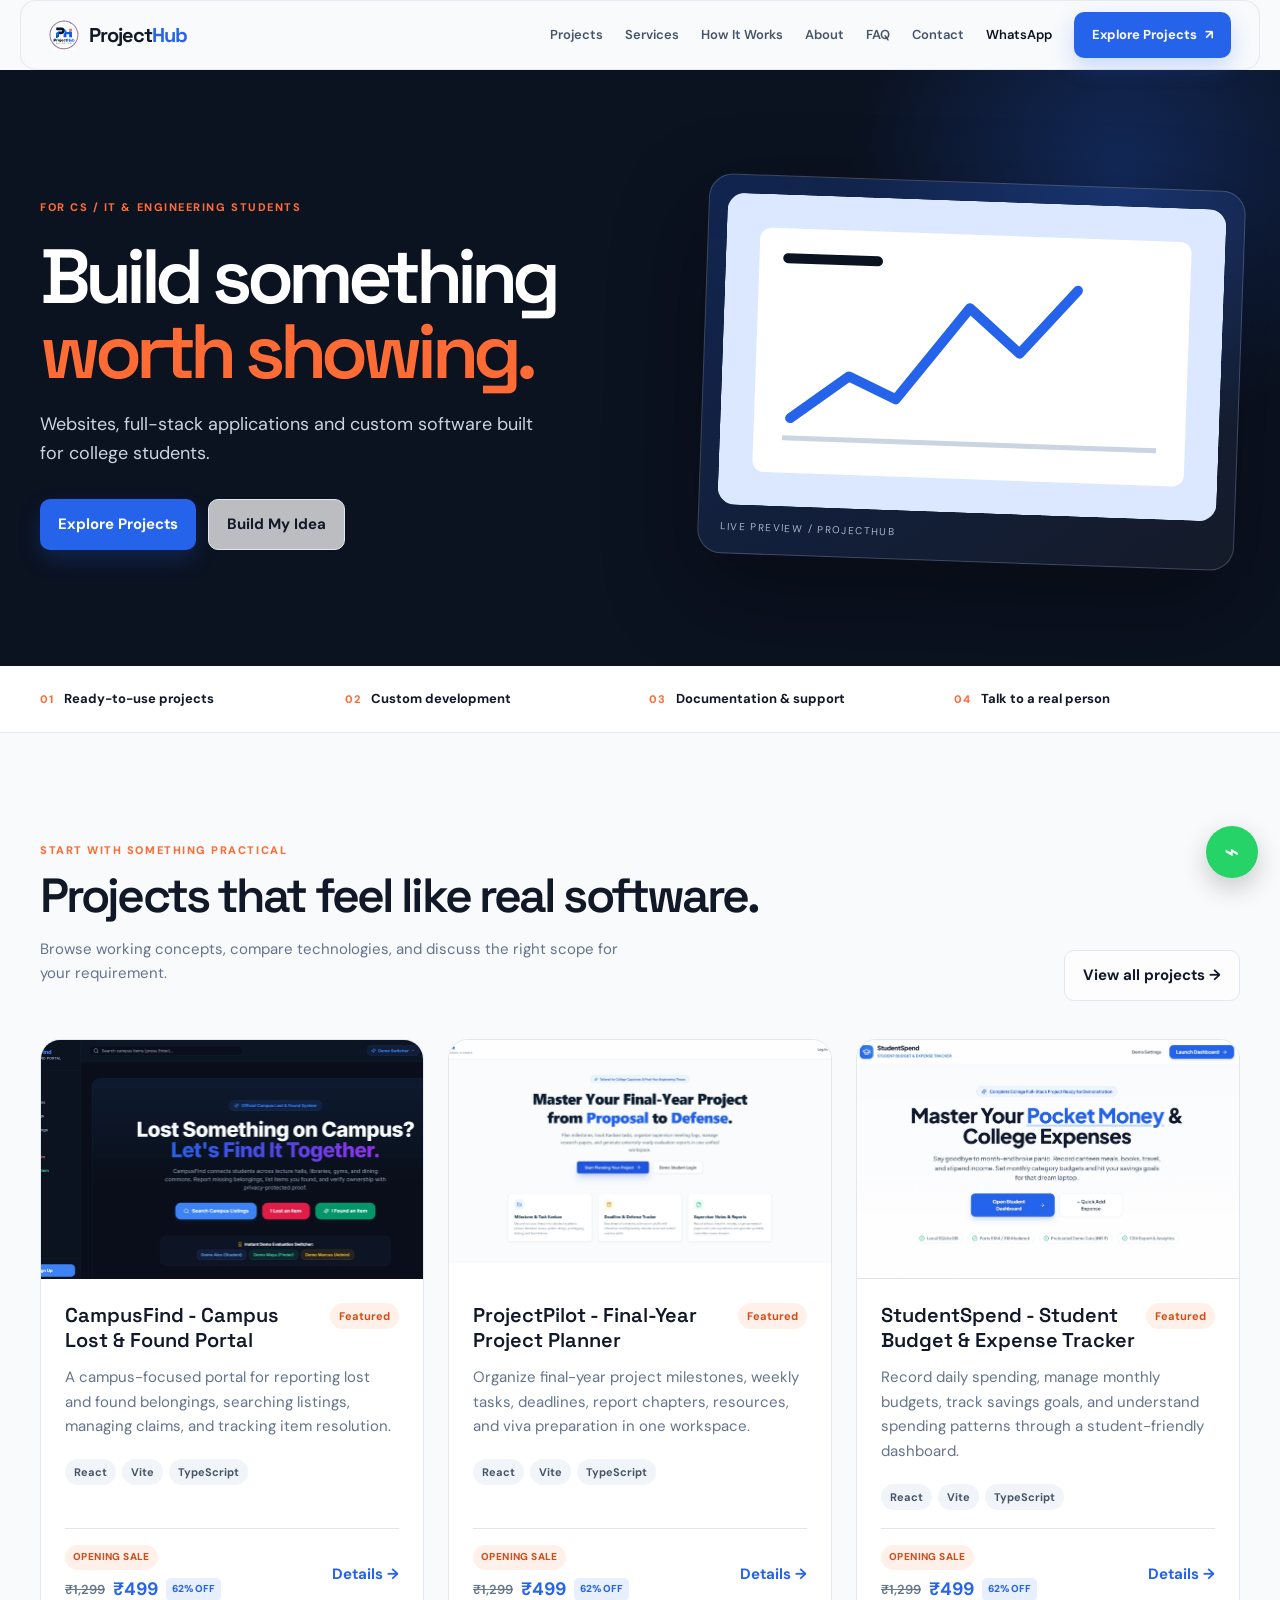
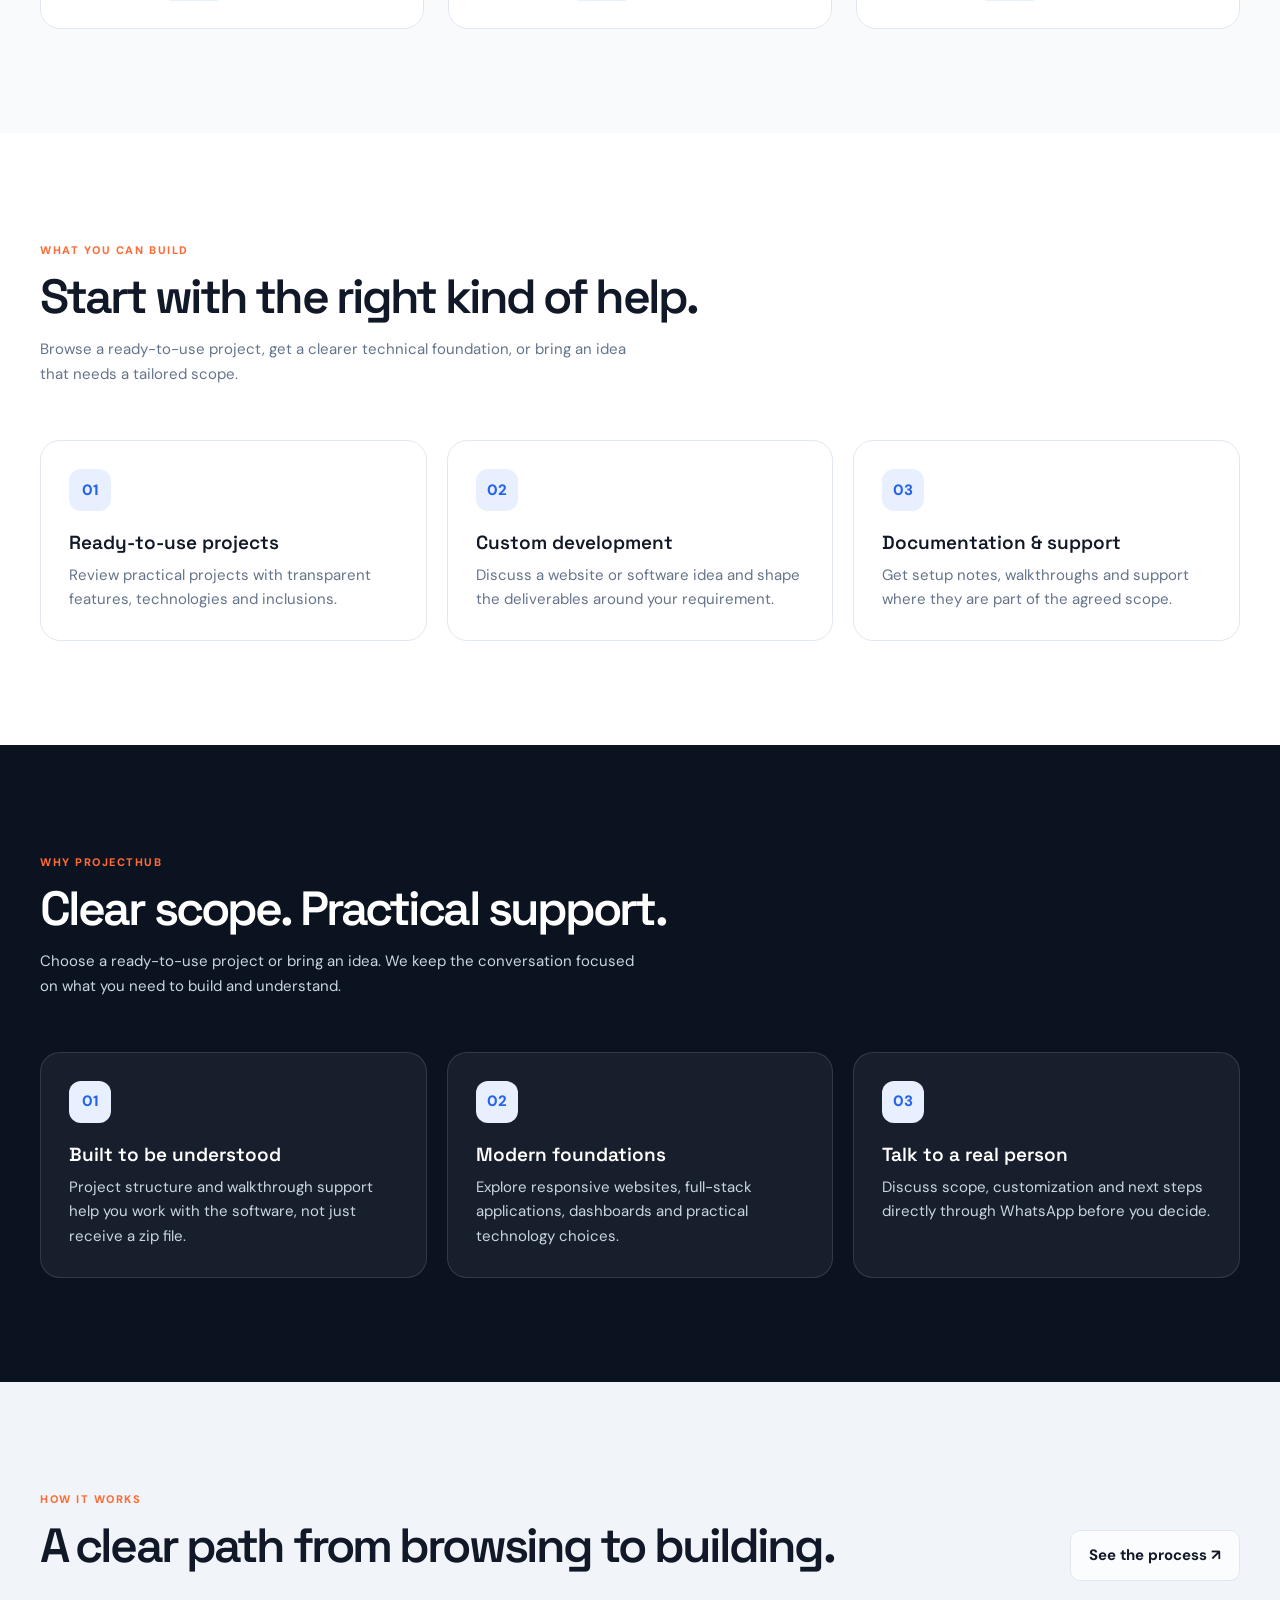
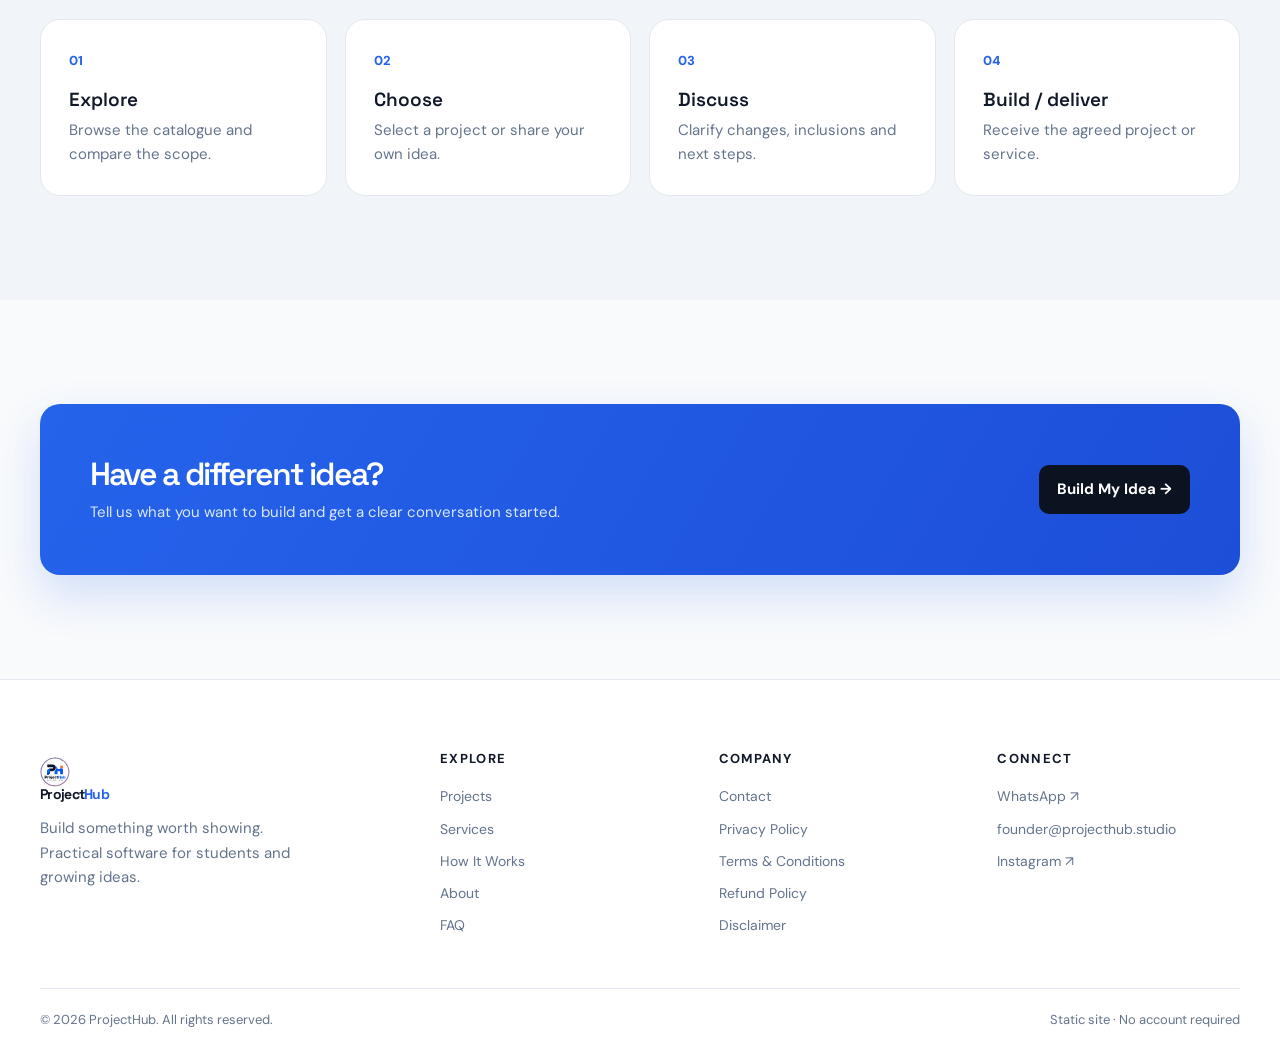
==== commit 181b1a17: "Update project" ====
--- a/index.html
+++ b/index.html
@@ -105,7 +105,7 @@
     <script src="js/config.js"></script>
     <script src="js/projects.js"></script>
     <script src="js/main.js"></script>
-    <script>const render = () => { document.querySelector("#featured-projects").innerHTML = PROJECTS.filter(p => p.featured).slice(0, 3).map(p => `<article class="project-card"><img class="project-image" src="${p.image}" alt="${p.name} interface preview" loading="lazy"><div class="card-content"><div class="card-top"><h3>${p.name}</h3><span class="badge">Featured</span></div><p>${p.description}</p><div class="tags">${p.technologies.slice(0, 3).map(t => `<span class="tag">${t}</span>`).join("")}</div><div class="card-footer"><strong class="price">${ProjectHub.formatPrice(p.price)}</strong><a href="project.html?id=${p.id}">Details →</a></div></div></article>`).join("") }; render(); const idea = `Hi ProjectHub 👋\n\nI have an idea for a website/full-stack software project.\n\nI'd like to discuss the requirements and get a quote.\n\nMy idea:`;["build-idea", "build-idea-bottom"].forEach(id => { document.getElementById(id).href = ProjectHub.waUrl(idea); document.getElementById(id).target = "_blank"; document.getElementById(id).rel = "noreferrer" });</script>
+    <script>const render = () => { document.querySelector("#featured-projects").innerHTML = PROJECTS.filter(p => p.featured).slice(0, 3).map(p => `<article class="project-card"><img class="project-image" src="${p.image}" alt="${p.name} interface preview" loading="lazy"><div class="card-content"><div class="card-top"><h3>${p.name}</h3><span class="badge">Featured</span></div><p>${p.description}</p><div class="tags">${p.technologies.slice(0, 3).map(t => `<span class="tag">${t}</span>`).join("")}</div><div class="card-footer"><strong class="price">${ProjectHub.priceMarkup(p)}</strong><a href="project.html?id=${p.id}">Details →</a></div></div></article>`).join("") }; render(); const idea = `Hi ProjectHub 👋\n\nI have an idea for a website/full-stack software project.\n\nI'd like to discuss the requirements and get a quote.\n\nMy idea:`;["build-idea", "build-idea-bottom"].forEach(id => { document.getElementById(id).href = ProjectHub.waUrl(idea); document.getElementById(id).target = "_blank"; document.getElementById(id).rel = "noreferrer" });</script>
 </body>
 
 </html>
--- a/css/style.css
+++ b/css/style.css
@@ -4,9 +4,9 @@
 .site-header{position:sticky;top:14px;z-index:20;margin:0 auto;width:min(1240px,calc(100% - 28px));background:rgba(248,250,252,.78);backdrop-filter:blur(16px);border:1px solid rgba(226,232,240,.9);border-radius:16px;transition:.25s ease}.site-header.scrolled{box-shadow:0 12px 30px rgba(11,18,32,.1);background:rgba(248,250,252,.94)}.nav{height:68px;display:flex;align-items:center;justify-content:space-between}.logo{display:inline-flex;align-items:center;gap:10px;font:700 20px/1 "Space Grotesk",sans-serif;letter-spacing:-.05em}.logo>span:last-child>span{color:var(--blue)}.logo-mark{display:grid;place-items:center;width:30px;height:30px;border-radius:9px;background:var(--navy);color:#fff;font-size:10px;letter-spacing:-.08em}.nav-links{display:flex;gap:22px;align-items:center;color:#475569;font-size:13px;font-weight:600}.nav-links a:hover,.nav-links a.active{color:var(--blue)}.nav-whatsapp{color:var(--navy)}.menu-button{display:none;border:0;background:none;font-size:23px;color:var(--navy);cursor:pointer}
 .button{display:inline-flex;align-items:center;justify-content:center;gap:8px;border:0;border-radius:10px;padding:12px 18px;font-weight:700;cursor:pointer;transition:transform .22s ease,box-shadow .22s ease,background .22s ease}.button:hover{transform:translateY(-3px)}.button-primary{background:var(--blue);color:#fff;box-shadow:0 10px 22px rgba(37,99,235,.22)}.button-dark{background:var(--navy);color:#fff}.button-outline{background:rgba(255,255,255,.72);border:1px solid var(--line);color:var(--text)}
 .hero{padding:112px 0 104px;background:var(--navy);color:#fff;overflow:hidden;position:relative}.hero:before{content:"";position:absolute;width:560px;height:560px;right:-120px;top:-180px;background:radial-gradient(circle,rgba(37,99,235,.28),transparent 68%);pointer-events:none}.hero-grid{display:grid;grid-template-columns:1fr .92fr;gap:80px;align-items:center;position:relative}.hero h1{font:600 clamp(48px,6vw,82px)/.98 "Space Grotesk",sans-serif;letter-spacing:-.075em;margin:20px 0}.hero h1 em{color:var(--coral);font-style:normal}.hero p{color:#cbd5e1;font-size:18px;max-width:520px}.eyebrow{color:var(--coral);text-transform:uppercase;letter-spacing:.14em;font-size:11px;font-weight:800}.button-row{display:flex;gap:12px;flex-wrap:wrap;margin-top:30px}.hero-art{background:linear-gradient(145deg,rgba(37,99,235,.24),rgba(255,255,255,.04));border:1px solid rgba(255,255,255,.18);border-radius:24px;padding:18px;box-shadow:0 35px 90px rgba(0,0,0,.35);transform:rotate(2deg);animation:float 7s ease-in-out infinite}.hero-art:after{content:"LIVE PREVIEW  /  PROJECTHUB";display:block;color:#a8b5ca;font-size:10px;letter-spacing:.14em;padding:14px 4px 0}.hero-art img{width:100%;border-radius:14px}
-.section{padding:104px 0}.section-header{display:flex;justify-content:space-between;gap:32px;align-items:end;margin-bottom:38px}.section h2{font:600 clamp(30px,4vw,48px)/1.05 "Space Grotesk",sans-serif;letter-spacing:-.06em;margin:10px 0}.section-intro{color:var(--muted);max-width:600px}.cards{display:grid;grid-template-columns:repeat(3,1fr);gap:24px}.project-card{background:#fff;border:1px solid var(--line);border-radius:var(--radius);overflow:hidden;display:flex;flex-direction:column;transition:transform .25s ease,box-shadow .25s ease,border-color .25s ease}.project-card:hover{transform:translateY(-6px);box-shadow:var(--shadow);border-color:#c7d2fe}.project-image{aspect-ratio:16/10;object-fit:cover;background:#e2e8f0;transition:transform .5s ease}.project-card:hover .project-image{transform:scale(1.035)}.card-content{padding:24px;display:flex;flex-direction:column;flex:1}.card-top{display:flex;justify-content:space-between;gap:10px;align-items:start}.card-content h3{font:600 20px/1.25 "Space Grotesk",sans-serif;margin:0}.card-content p{color:var(--muted);margin:12px 0}.badge,.tag{font-size:11px;font-weight:700;border-radius:99px;padding:4px 9px;background:#e8efff;color:var(--blue);white-space:nowrap}.badge{background:#fff0e9;color:#d34b18}.tags{display:flex;flex-wrap:wrap;gap:6px;margin:8px 0 18px}.tag{background:#f1f5f9;color:#475569}.card-footer{display:flex;justify-content:space-between;align-items:center;margin-top:auto;padding-top:16px;border-top:1px solid var(--line);font-weight:700}.card-footer a{color:var(--blue)}.price{font-size:18px;font-weight:800}.price.custom{font-size:14px;color:var(--blue)}
+.section{padding:104px 0}.section-header{display:flex;justify-content:space-between;gap:32px;align-items:end;margin-bottom:38px}.section h2{font:600 clamp(30px,4vw,48px)/1.05 "Space Grotesk",sans-serif;letter-spacing:-.06em;margin:10px 0}.section-intro{color:var(--muted);max-width:600px}.cards{display:grid;grid-template-columns:repeat(3,1fr);gap:24px}.project-card{background:#fff;border:1px solid var(--line);border-radius:var(--radius);overflow:hidden;display:flex;flex-direction:column;transition:transform .25s ease,box-shadow .25s ease,border-color .25s ease}.project-card:hover{transform:translateY(-6px);box-shadow:var(--shadow);border-color:#c7d2fe}.project-image{aspect-ratio:16/10;object-fit:cover;background:#e2e8f0;transition:transform .5s ease}.project-card:hover .project-image{transform:scale(1.035)}.card-content{padding:24px;display:flex;flex-direction:column;flex:1}.card-top{display:flex;justify-content:space-between;gap:10px;align-items:start}.card-content h3{font:600 20px/1.25 "Space Grotesk",sans-serif;margin:0}.card-content p{color:var(--muted);margin:12px 0}.badge,.tag{font-size:11px;font-weight:700;border-radius:99px;padding:4px 9px;background:#e8efff;color:var(--blue);white-space:nowrap}.badge{background:#fff0e9;color:#d34b18}.tags{display:flex;flex-wrap:wrap;gap:6px;margin:8px 0 18px}.tag{background:#f1f5f9;color:#475569}.card-footer{display:flex;justify-content:space-between;align-items:center;margin-top:auto;padding-top:16px;border-top:1px solid var(--line);font-weight:700}.card-footer a{color:var(--blue)}.price{font-size:18px;font-weight:800}.price.custom{font-size:14px;color:var(--blue)}.sale-label{display:block;width:max-content;margin-bottom:5px;padding:4px 8px;border-radius:99px;background:#fff0e9;color:#d34b18;font-size:10px;font-weight:800;letter-spacing:.04em;text-transform:uppercase}.sale-prices{display:flex;align-items:center;gap:8px;flex-wrap:wrap}.sale-prices del{color:var(--muted);font-size:13px;font-weight:600}.sale-prices strong{color:var(--blue)}.discount{padding:3px 6px;border-radius:5px;background:#e8efff;color:var(--blue);font-size:10px;font-weight:800}
 .value-strip{padding:22px 0;background:#fff;border-bottom:1px solid var(--line)}.value-grid{display:grid;grid-template-columns:repeat(4,1fr);gap:18px;color:var(--coral);font-size:11px;font-weight:800;letter-spacing:.1em;text-transform:uppercase}.value-grid span{display:flex;gap:10px;align-items:center}.value-grid strong{color:var(--text);font-size:13px;letter-spacing:0;text-transform:none}.light-section{background:#fff}.process-section{background:#f1f5f9}
-.dark-band{background:var(--navy);color:#fff;position:relative;overflow:hidden}.dark-band .section-intro{color:#cbd5e1}.feature-grid{display:grid;grid-template-columns:repeat(3,1fr);gap:20px}.feature{background:#fff;border:1px solid var(--line);padding:28px;border-radius:var(--radius);transition:.25s}.feature:hover,.step:hover{transform:translateY(-4px);box-shadow:var(--shadow)}.dark-band .feature{background:rgba(255,255,255,.055);border-color:rgba(255,255,255,.12)}.feature-icon{width:42px;height:42px;border-radius:12px;background:#e8efff;color:var(--blue);display:grid;place-items:center;font-weight:800;margin-bottom:20px}.feature h3{font:600 19px/1.25 "Space Grotesk",sans-serif;margin:0 0 8px}.feature p{margin:0;color:var(--muted)}.dark-band .feature p{color:#cbd5e1}.page-hero{padding:86px 0 72px;background:var(--navy);color:#fff;position:relative;overflow:hidden}.page-hero:after{content:"";position:absolute;right:12%;top:20%;width:260px;height:260px;background:radial-gradient(circle,rgba(255,107,53,.16),transparent 68%)}.page-hero h1{font:600 clamp(40px,5vw,64px)/1.02 "Space Grotesk",sans-serif;letter-spacing:-.07em;margin:14px 0;max-width:850px}.page-hero p{color:#cbd5e1;max-width:680px;font-size:17px}.filters{display:flex;gap:8px;flex-wrap:wrap;margin-bottom:32px}.filter{border:1px solid var(--line);background:#fff;color:#475569;padding:9px 14px;border-radius:99px;cursor:pointer;font-weight:600;transition:.2s}.filter.active,.filter:hover{background:var(--blue);color:#fff;border-color:var(--blue)}.detail-grid{display:grid;grid-template-columns:1fr 1fr;gap:56px;align-items:start}.detail-image{border-radius:var(--radius);box-shadow:var(--shadow)}.detail h1{font:600 clamp(36px,5vw,58px)/1.02 "Space Grotesk",sans-serif;letter-spacing:-.06em;margin:14px 0}.detail h2{font:600 26px "Space Grotesk",sans-serif;margin-top:40px}.check-list{padding:0;list-style:none}.check-list li{margin:12px 0;padding-left:28px;position:relative}.check-list li:before{content:"Ã¢Å“â€œ";position:absolute;left:0;color:var(--blue);font-weight:800}.notice{padding:22px;background:#fff8f4;border-left:4px solid var(--coral);border-radius:12px}.faq-list{max-width:840px}.faq-item{background:#fff;border:1px solid var(--line);border-radius:14px;margin:12px 0;padding:0 22px;transition:.2s}.faq-item[open]{border-color:#bfdbfe;box-shadow:0 8px 24px rgba(11,18,32,.06)}.faq-item summary{cursor:pointer;padding:20px 0;font-weight:700}.faq-item summary:focus-visible{outline:3px solid rgba(37,99,235,.3);outline-offset:5px}.faq-item p{color:var(--muted);margin:0 0 20px}.prose{max-width:820px}.prose h2{margin-top:40px}.prose p,.prose li{color:#475569}.steps{display:grid;grid-template-columns:repeat(4,1fr);gap:18px;counter-reset:steps}.step{position:relative;padding:28px;background:#fff;border:1px solid var(--line);border-radius:var(--radius);transition:.25s}.step:before{counter-increment:steps;content:"0" counter(steps);color:var(--blue);font-weight:800;font-size:13px}.step h3{font:600 19px "Space Grotesk",sans-serif;margin:14px 0 6px}.step p{color:var(--muted);margin:0}.cta{padding:50px;background:linear-gradient(120deg,var(--blue),#1d4ed8);border-radius:var(--radius);color:#fff;display:flex;align-items:center;justify-content:space-between;gap:24px;box-shadow:0 20px 45px rgba(37,99,235,.18)}.cta h2{margin:0;font:600 32px "Space Grotesk",sans-serif}.cta p{color:#dbe7ff;margin:6px 0 0}
+.dark-band{background:var(--navy);color:#fff;position:relative;overflow:hidden}.dark-band .section-intro{color:#cbd5e1}.feature-grid{display:grid;grid-template-columns:repeat(3,1fr);gap:20px}.feature{background:#fff;border:1px solid var(--line);padding:28px;border-radius:var(--radius);transition:.25s}.feature:hover,.step:hover{transform:translateY(-4px);box-shadow:var(--shadow)}.dark-band .feature{background:rgba(255,255,255,.055);border-color:rgba(255,255,255,.12)}.feature-icon{width:42px;height:42px;border-radius:12px;background:#e8efff;color:var(--blue);display:grid;place-items:center;font-weight:800;margin-bottom:20px}.feature h3{font:600 19px/1.25 "Space Grotesk",sans-serif;margin:0 0 8px}.feature p{margin:0;color:var(--muted)}.dark-band .feature p{color:#cbd5e1}.page-hero{padding:86px 0 72px;background:var(--navy);color:#fff;position:relative;overflow:hidden}.page-hero:after{content:"";position:absolute;right:12%;top:20%;width:260px;height:260px;background:radial-gradient(circle,rgba(255,107,53,.16),transparent 68%)}.page-hero h1{font:600 clamp(40px,5vw,64px)/1.02 "Space Grotesk",sans-serif;letter-spacing:-.07em;margin:14px 0;max-width:850px}.page-hero p{color:#cbd5e1;max-width:680px;font-size:17px}.filters{display:flex;gap:8px;flex-wrap:wrap;margin-bottom:32px}.filter{border:1px solid var(--line);background:#fff;color:#475569;padding:9px 14px;border-radius:99px;cursor:pointer;font-weight:600;transition:.2s}.filter.active,.filter:hover{background:var(--blue);color:#fff;border-color:var(--blue)}.detail-grid{display:grid;grid-template-columns:1fr 1fr;gap:56px;align-items:start}.detail-image{border-radius:var(--radius);box-shadow:var(--shadow)}.detail h1{font:600 clamp(36px,5vw,58px)/1.02 "Space Grotesk",sans-serif;letter-spacing:-.06em;margin:14px 0}.detail h2{font:600 26px "Space Grotesk",sans-serif;margin-top:40px}.check-list{padding:0;list-style:none}.check-list li{margin:12px 0;padding-left:28px;position:relative}.check-list li:before{content:none}.notice{padding:22px;background:#fff8f4;border-left:4px solid var(--coral);border-radius:12px}.faq-list{max-width:840px}.faq-item{background:#fff;border:1px solid var(--line);border-radius:14px;margin:12px 0;padding:0 22px;transition:.2s}.faq-item[open]{border-color:#bfdbfe;box-shadow:0 8px 24px rgba(11,18,32,.06)}.faq-item summary{cursor:pointer;padding:20px 0;font-weight:700}.faq-item summary:focus-visible{outline:3px solid rgba(37,99,235,.3);outline-offset:5px}.faq-item p{color:var(--muted);margin:0 0 20px}.prose{max-width:820px}.prose h2{margin-top:40px}.prose p,.prose li{color:#475569}.steps{display:grid;grid-template-columns:repeat(4,1fr);gap:18px;counter-reset:steps}.step{position:relative;padding:28px;background:#fff;border:1px solid var(--line);border-radius:var(--radius);transition:.25s}.step:before{counter-increment:steps;content:"0" counter(steps);color:var(--blue);font-weight:800;font-size:13px}.step h3{font:600 19px "Space Grotesk",sans-serif;margin:14px 0 6px}.step p{color:var(--muted);margin:0}.cta{padding:50px;background:linear-gradient(120deg,var(--blue),#1d4ed8);border-radius:var(--radius);color:#fff;display:flex;align-items:center;justify-content:space-between;gap:24px;box-shadow:0 20px 45px rgba(37,99,235,.18)}.cta h2{margin:0;font:600 32px "Space Grotesk",sans-serif}.cta p{color:#dbe7ff;margin:6px 0 0}
 .site-footer{background:#fff;border-top:1px solid var(--line);padding:68px 0 26px}.footer-grid{display:grid;grid-template-columns:1.5fr 1fr 1fr 1fr;gap:36px}.footer-grid h3{font-size:13px;margin:0 0 16px;text-transform:uppercase;letter-spacing:.1em}.footer-grid a{display:block;color:var(--muted);margin:9px 0;font-size:14px}.footer-grid a:hover{color:var(--blue)}.footer-grid .logo{color:var(--text)}.footer-note{color:var(--muted);max-width:260px}.copyright{border-top:1px solid var(--line);margin-top:42px;padding-top:20px;color:var(--muted);font-size:13px;display:flex;justify-content:space-between}.floating-wa{position:fixed;right:22px;bottom:22px;width:52px;height:52px;border-radius:50%;background:#25d366;color:#fff;display:grid;place-items:center;font-size:25px;font-weight:800;box-shadow:0 10px 26px rgba(0,0,0,.2);z-index:15}.empty{text-align:center;padding:56px;color:var(--muted)}.reveal-on-scroll{opacity:0;transform:translateY(18px);transition:opacity .65s ease,transform .65s ease}.reveal-on-scroll.is-visible{opacity:1;transform:none}@keyframes float{0%,100%{transform:rotate(2deg) translateY(0)}50%{transform:rotate(1deg) translateY(-9px)}}@media(max-width:800px){.container{width:min(100% - 36px,640px)}.site-header{top:8px}.nav-links{display:none;position:absolute;top:67px;left:-1px;right:-1px;background:rgba(255,255,255,.98);padding:16px 20px 20px;flex-direction:column;align-items:stretch;border:1px solid var(--line);border-radius:0 0 16px 16px;box-shadow:0 16px 25px rgba(11,18,32,.1)}.nav-links.open{display:flex}.nav-links .button{margin-top:5px}.menu-button{display:block}.hero{padding:78px 0 72px}.hero-grid,.detail-grid{grid-template-columns:1fr;gap:42px}.hero-art{max-width:560px;margin:auto}.cards{grid-template-columns:1fr}.feature-grid,.steps{grid-template-columns:1fr 1fr}.section{padding:76px 0}.section-header{display:block}.section-header .button{margin-top:18px}.footer-grid{grid-template-columns:1fr 1fr}.cta{display:block}.cta .button{margin-top:20px}.copyright{display:block}.copyright span{display:block;margin-top:8px}}@media(max-width:480px){.value-grid{grid-template-columns:1fr 1fr}.value-strip{padding:18px 0}.feature-grid,.steps,.footer-grid{grid-template-columns:1fr}.hero h1{font-size:48px}.button{width:100%}.button-row .button{width:auto}.detail h1{font-size:42px}.section{padding:60px 0}.hero-art{padding:10px}.page-hero{padding:68px 0 56px}}@media(prefers-reduced-motion:reduce){*,*:before,*:after{animation-duration:.01ms!important;transition-duration:.01ms!important;scroll-behavior:auto!important}.reveal-on-scroll{opacity:1;transform:none}}
 
 
@@ -14,3 +14,12 @@
 
 .brand-logo{width:30px;height:30px;object-fit:cover;border-radius:9px;flex:0 0 auto}.logo .brand-logo + span{display:inline-block}
 
+
+
+.detail-sections{padding-top:72px;padding-bottom:88px}.project-overview{padding-bottom:84px}.check-list{display:grid;gap:12px;margin:18px 0 0;padding:0;list-style:none}.check-list li{display:flex;align-items:flex-start;gap:12px;margin:0;padding:0;min-width:0;color:var(--text);line-height:1.5}.check-list li span{min-width:0}.check-icon{display:block;overflow:visible;width:20px;height:20px;flex:0 0 20px;margin-top:2px;border-radius:50%;background:#e8efff;stroke:var(--blue);stroke-width:2;fill:none;padding:4px}.detail-sections h2{margin:10px 0 18px}.detail-sections .tags{margin-top:0}.detail-sections .check-list{margin-top:0}@media(max-width:800px){.detail-sections{padding-top:56px;padding-bottom:64px}.project-overview{padding-bottom:64px}.detail-grid{gap:36px}}
+
+
+
+
+
+
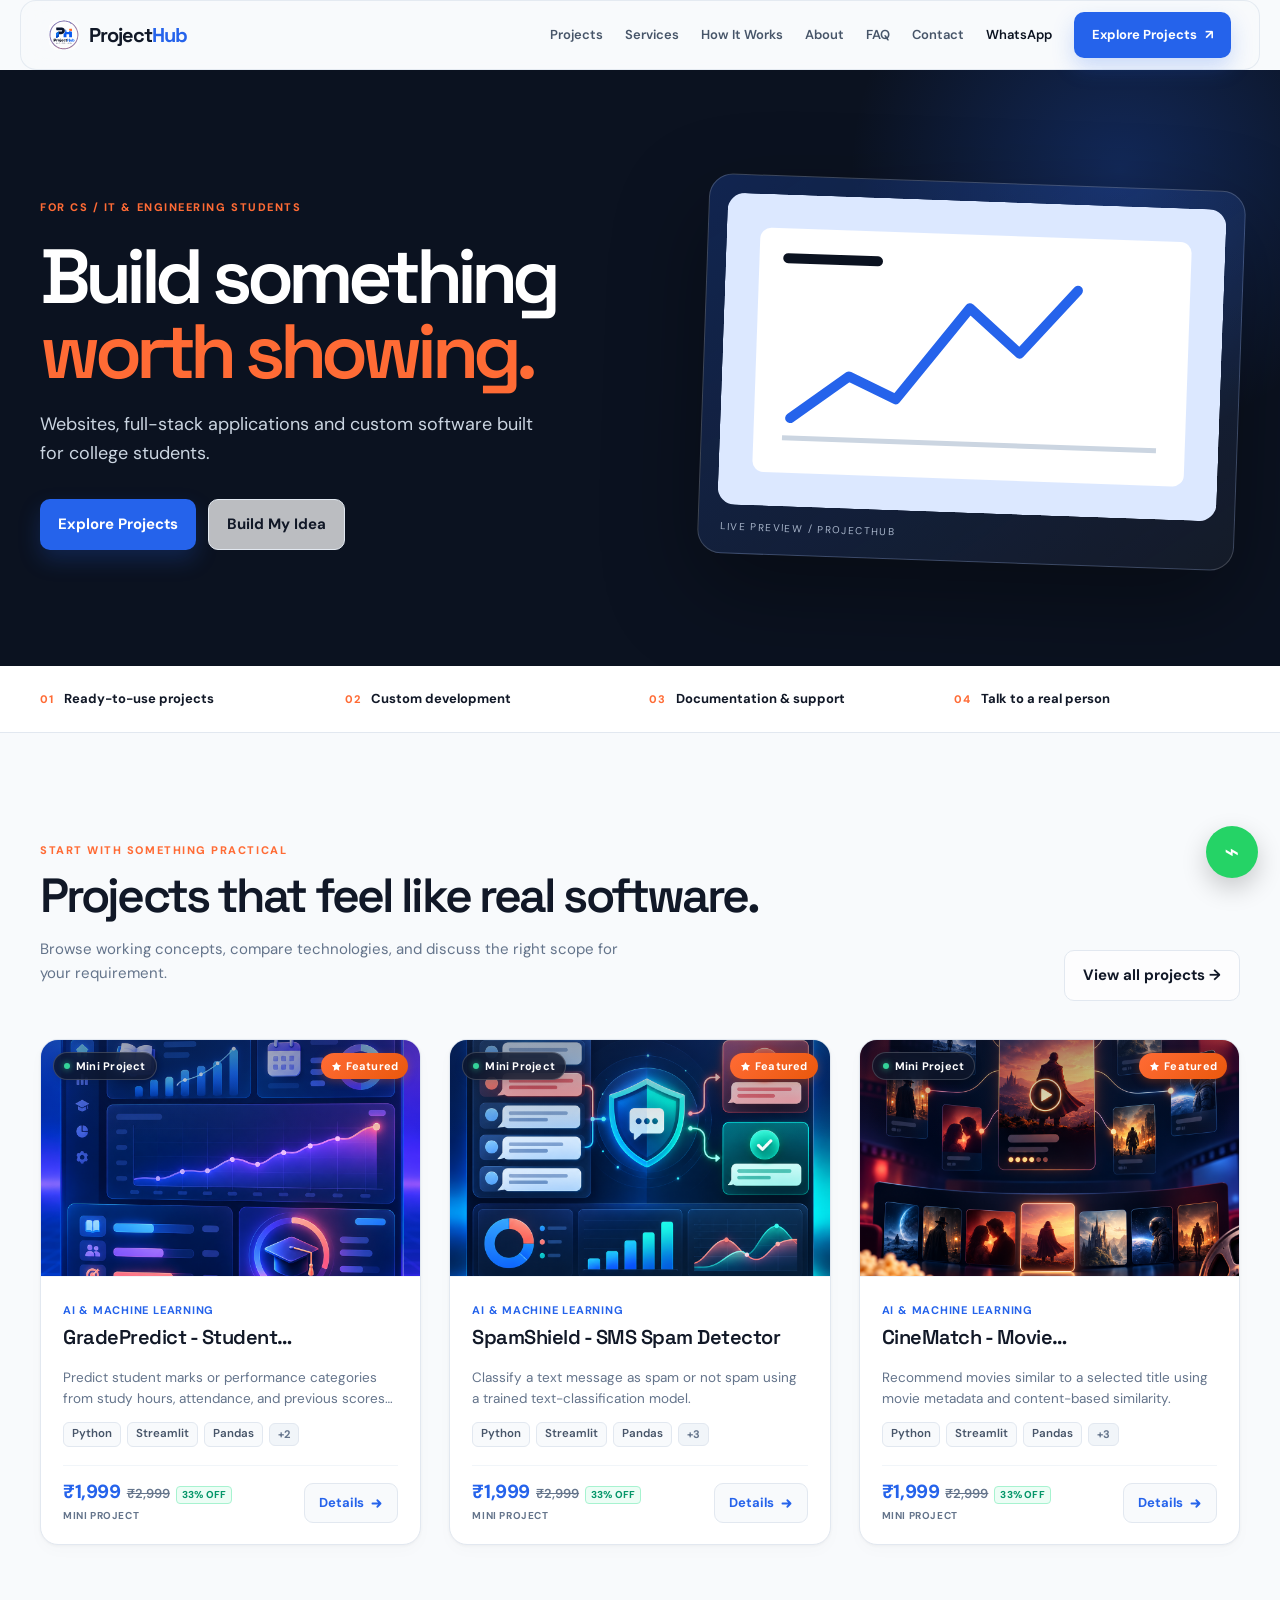
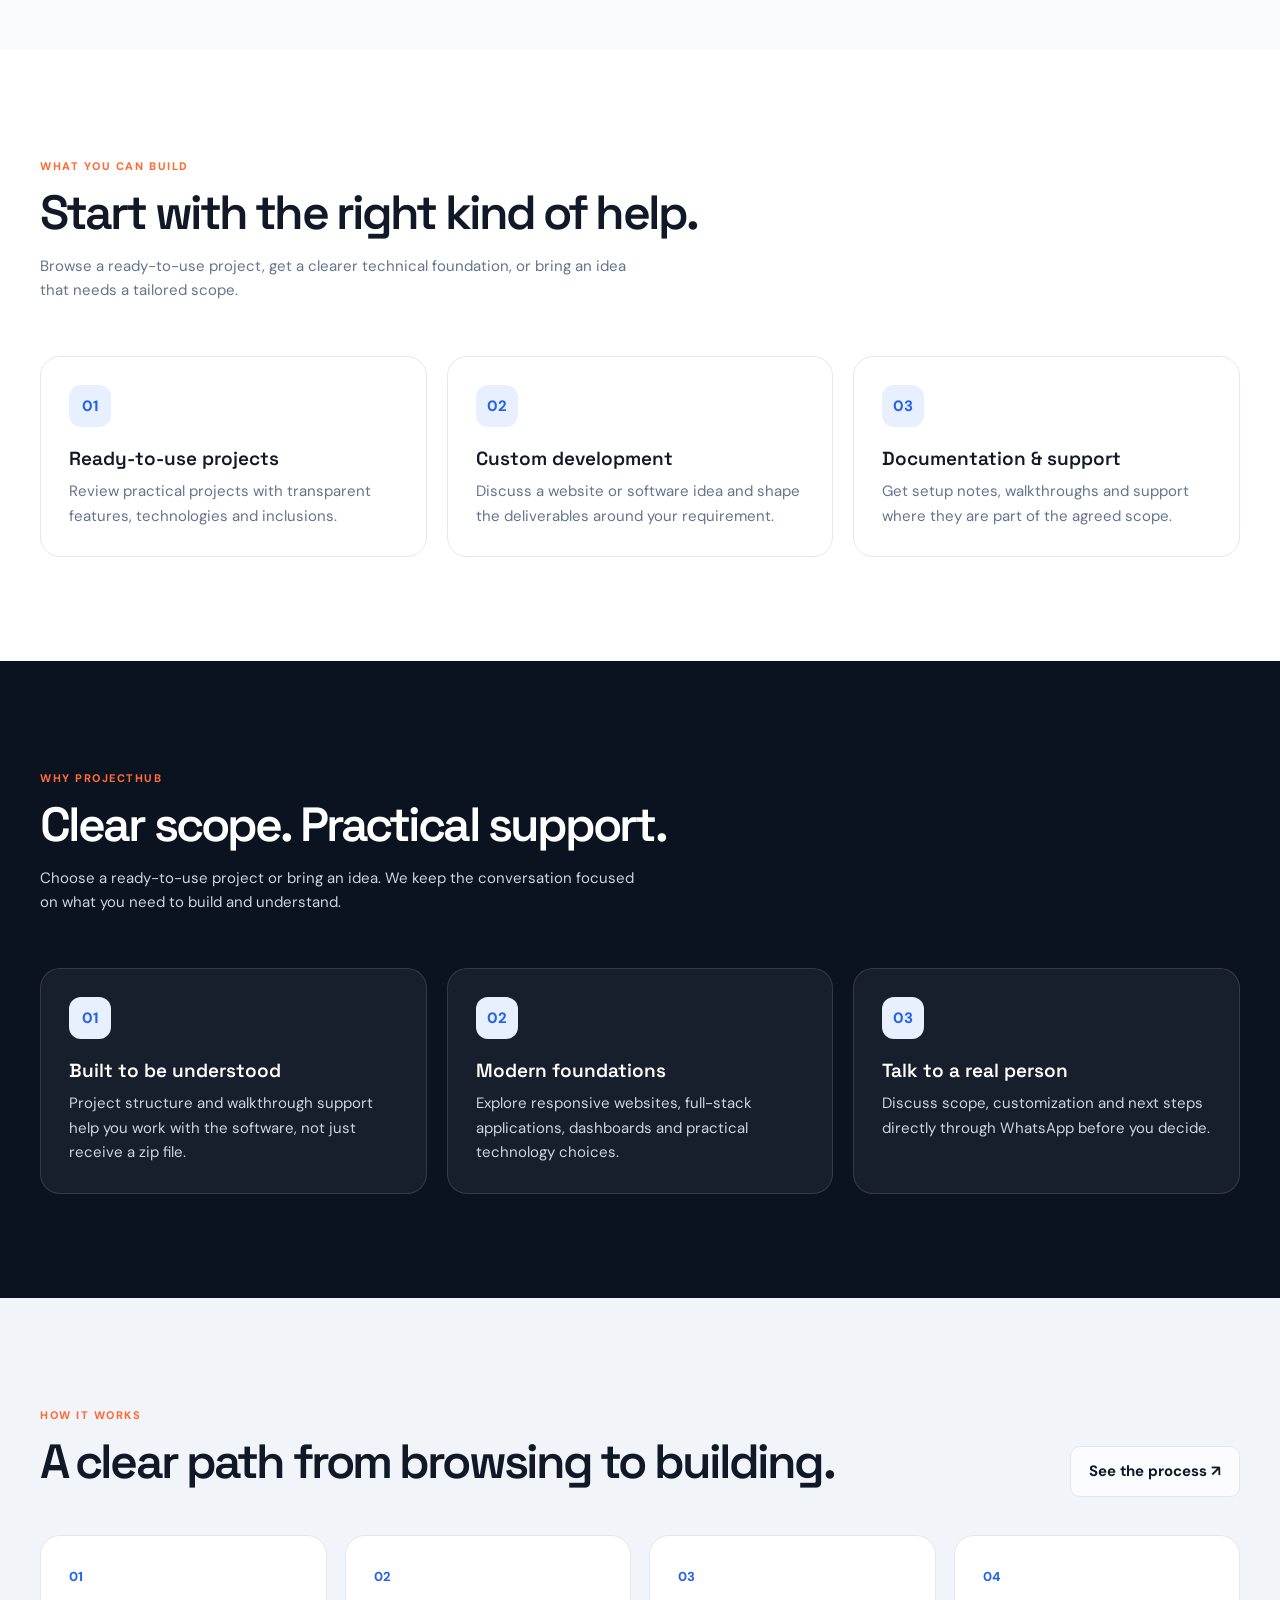
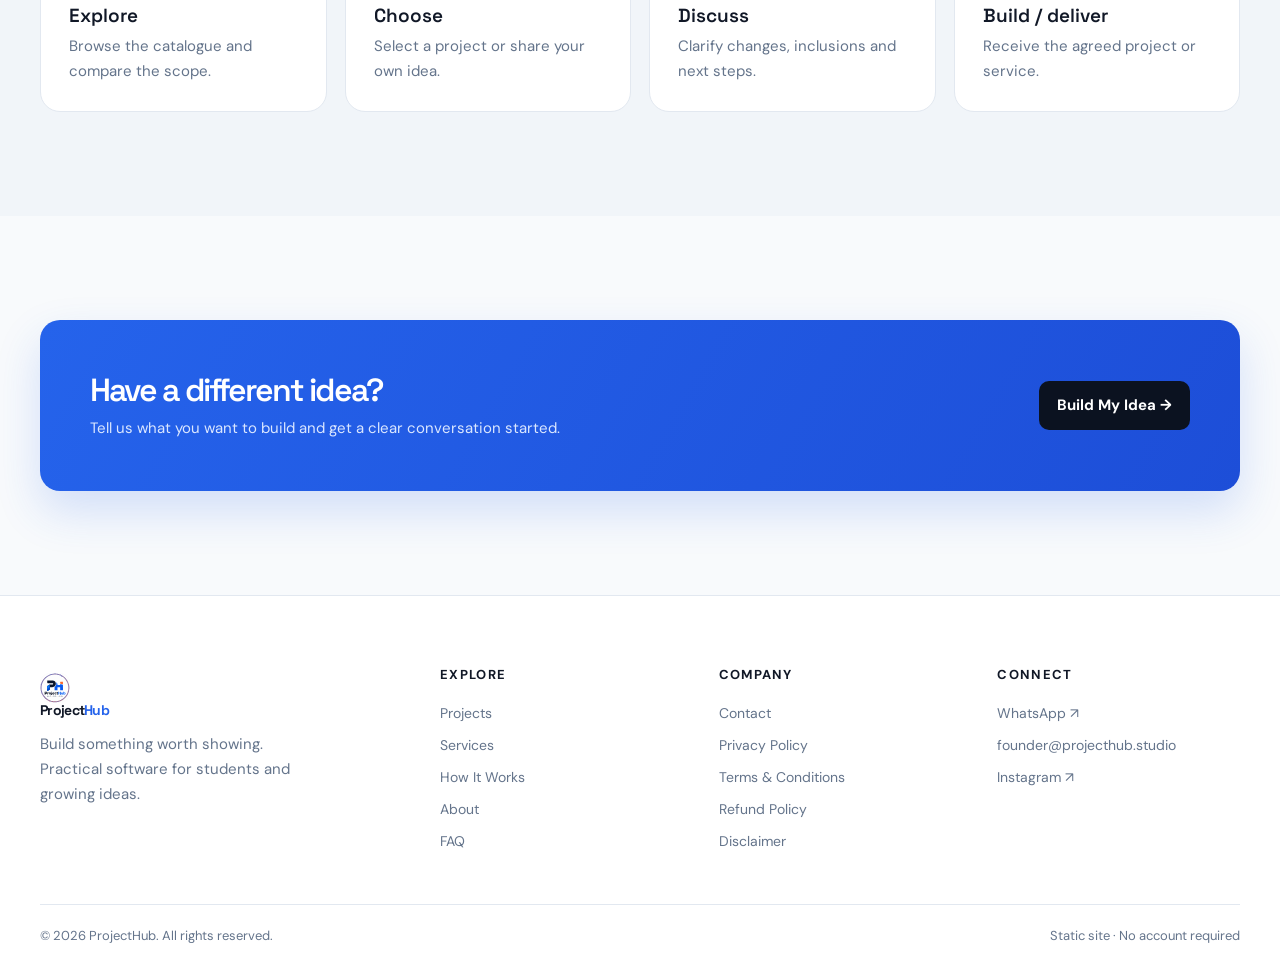
==== commit 9d3ce454: "feat: add site styling, main navigation, and project listing features" ====
--- a/index.html
+++ b/index.html
@@ -105,7 +105,7 @@
     <script src="js/config.js"></script>
     <script src="js/projects.js"></script>
     <script src="js/main.js"></script>
-    <script>const render = () => { document.querySelector("#featured-projects").innerHTML = PROJECTS.filter(p => p.featured).slice(0, 3).map(p => `<article class="project-card"><img class="project-image" src="${p.image}" alt="${p.name} interface preview" loading="lazy"><div class="card-content"><div class="card-top"><h3>${p.name}</h3><span class="badge">Featured</span></div><p>${p.description}</p><div class="tags">${p.technologies.slice(0, 3).map(t => `<span class="tag">${t}</span>`).join("")}</div><div class="card-footer"><strong class="price">${ProjectHub.priceMarkup(p)}</strong><a href="project.html?id=${p.id}">Details →</a></div></div></article>`).join("") }; render(); const idea = `Hi ProjectHub 👋\n\nI have an idea for a website/full-stack software project.\n\nI'd like to discuss the requirements and get a quote.\n\nMy idea:`;["build-idea", "build-idea-bottom"].forEach(id => { document.getElementById(id).href = ProjectHub.waUrl(idea); document.getElementById(id).target = "_blank"; document.getElementById(id).rel = "noreferrer" });</script>
+    <script>const render = () => { document.querySelector("#featured-projects").innerHTML = PROJECTS.filter(p => p.featured).slice(0, 3).map(ProjectHub.cardMarkup).join("") }; render(); const idea = `Hi ProjectHub 👋\n\nI have an idea for a website/full-stack software project.\n\nI'd like to discuss the requirements and get a quote.\n\nMy idea:`;["build-idea", "build-idea-bottom"].forEach(id => { document.getElementById(id).href = ProjectHub.waUrl(idea); document.getElementById(id).target = "_blank"; document.getElementById(id).rel = "noreferrer" });</script>
 </body>
 
 </html>
--- a/css/style.css
+++ b/css/style.css
@@ -23,3 +23,49 @@
 
 
 
+
+
+/* Modern Professional Card Styles */
+.cards{display:grid;grid-template-columns:repeat(3,1fr);gap:28px}
+.project-card{background:#ffffff;border:1px solid #e2e8f0;border-radius:18px;overflow:hidden;display:flex;flex-direction:column;position:relative;transition:transform .28s cubic-bezier(0.16,1,0.3,1),box-shadow .28s cubic-bezier(0.16,1,0.3,1),border-color .28s ease;box-shadow:0 1px 3px rgba(11,18,32,.04),0 6px 16px rgba(11,18,32,.02)}
+.project-card:hover{transform:translateY(-6px);border-color:#cbd5e1;box-shadow:0 20px 38px -8px rgba(15,23,42,.1),0 8px 18px -4px rgba(15,23,42,.04)}
+.project-image-wrap{position:relative;overflow:hidden;aspect-ratio:16/10;background:#f1f5f9;border-bottom:1px solid #f1f5f9}
+.project-image-wrap::after{content:"";position:absolute;inset:0;background:linear-gradient(180deg,rgba(15,23,42,.36) 0%,rgba(15,23,42,0) 42%);pointer-events:none;z-index:1}
+.project-image{width:100%;height:100%;aspect-ratio:16/10;object-fit:cover;background:#f1f5f9;display:block;transition:transform .5s cubic-bezier(0.16,1,0.3,1)}
+.project-card:hover .project-image{transform:scale(1.045)}
+.card-badges{position:absolute;top:12px;left:12px;right:12px;display:flex;justify-content:space-between;align-items:center;z-index:2;pointer-events:none}
+.badge-type{font-size:11px;font-weight:700;padding:4px 10px;border-radius:99px;letter-spacing:.02em;background:rgba(15,23,42,.78);backdrop-filter:blur(8px);-webkit-backdrop-filter:blur(8px);color:#ffffff;border:1px solid rgba(255,255,255,.18);box-shadow:0 2px 8px rgba(0,0,0,.12);display:inline-flex;align-items:center;gap:6px}
+.badge-dot{width:6px;height:6px;border-radius:50%;display:inline-block}
+.badge-dot-fullstack{background:#60a5fa;box-shadow:0 0 6px rgba(96,165,250,.8)}
+.badge-dot-mini{background:#34d399;box-shadow:0 0 6px rgba(52,211,153,.8)}
+.badge-featured{font-size:11px;font-weight:700;padding:4px 10px;border-radius:99px;letter-spacing:.02em;background:linear-gradient(135deg,#ff6b35,#ea580c);color:#ffffff;box-shadow:0 2px 10px rgba(234,88,12,.35);display:inline-flex;align-items:center;gap:4px;margin-left:auto}
+.card-content{padding:20px 22px 20px;display:flex;flex-direction:column;flex:1;min-height:0}
+.card-header{margin-bottom:6px}
+.card-category{display:inline-block;font-size:11px;font-weight:700;text-transform:uppercase;letter-spacing:.07em;color:var(--blue);margin-bottom:6px}
+.card-title{font:700 18px/1.3 "Space Grotesk",sans-serif;letter-spacing:-.025em;margin:0;color:var(--text);display:-webkit-box;-webkit-line-clamp:1;-webkit-box-orient:vertical;overflow:hidden}
+.card-title a{color:inherit;text-decoration:none;transition:color .18s ease}
+.project-card:hover .card-title a{color:var(--blue)}
+.card-description{color:var(--muted);font-size:13.5px;line-height:1.55;margin:8px 0 16px;display:-webkit-box;-webkit-line-clamp:2;-webkit-box-orient:vertical;overflow:hidden;height:42px}
+.card-tech-stack,.tags{display:flex;flex-wrap:wrap;gap:6px;margin:0 0 18px;align-items:center}
+.tech-pill,.tag{font-size:11.5px;font-weight:600;color:#475569;background:#f8fafc;border:1px solid #e2e8f0;border-radius:6px;padding:3px 8px;line-height:1.4;white-space:nowrap;transition:border-color .15s ease,background .15s ease}
+.tech-pill-more{color:#64748b;background:#f1f5f9;border-color:#e2e8f0;font-weight:700;font-size:11px}
+.card-footer{display:flex;justify-content:space-between;align-items:center;gap:12px;margin-top:auto;padding-top:16px;border-top:1px solid #f1f5f9}
+.price-container,.price{display:flex;flex-direction:column;justify-content:center}
+.sale-price-block{display:flex;flex-direction:column;gap:2px}
+.sale-prices{display:flex;align-items:baseline;gap:6px;flex-wrap:wrap}
+.current-price{font-size:19px;font-weight:800;color:#0f172a;letter-spacing:-.02em;line-height:1.1}
+.original-price{font-size:12.5px;font-weight:500;color:#94a3b8;text-decoration:line-through}
+.discount-pill{font-size:10px;font-weight:800;color:#059669;background:#ecfdf5;border:1px solid #a7f3d0;border-radius:4px;padding:1px 5px;letter-spacing:.02em;line-height:1.4}
+.sale-sublabel{font-size:10px;font-weight:700;text-transform:uppercase;letter-spacing:.06em;color:#64748b;margin-top:2px}
+.price-custom{font-size:14px;font-weight:700;color:var(--blue)}
+.card-action-btn{display:inline-flex;align-items:center;gap:6px;padding:8px 14px;border-radius:9px;font-size:13px;font-weight:700;background:#f8fafc;color:var(--navy);border:1px solid #e2e8f0;text-decoration:none;transition:all .2s cubic-bezier(0.16,1,0.3,1);white-space:nowrap;flex-shrink:0}
+.card-action-btn .arrow-icon{transition:transform .2s cubic-bezier(0.16,1,0.3,1)}
+.project-card:hover .card-action-btn{background:var(--blue);color:#ffffff;border-color:var(--blue);box-shadow:0 4px 12px rgba(37,99,235,.24)}
+.project-card:hover .card-action-btn .arrow-icon{transform:translateX(3px)}
+.detail .price{margin:18px 0}
+.detail .current-price{font-size:28px;font-weight:800;color:#0f172a}
+.detail .original-price{font-size:16px;margin-left:8px}
+.detail .discount-pill{font-size:12px;padding:3px 8px;margin-left:8px}
+.detail .sale-sublabel{font-size:11px;margin-top:4px}
+@media(max-width:1040px){.cards{grid-template-columns:repeat(2,1fr);gap:20px}}
+@media(max-width:640px){.cards{grid-template-columns:1fr;gap:20px}.card-content{padding:18px}}
